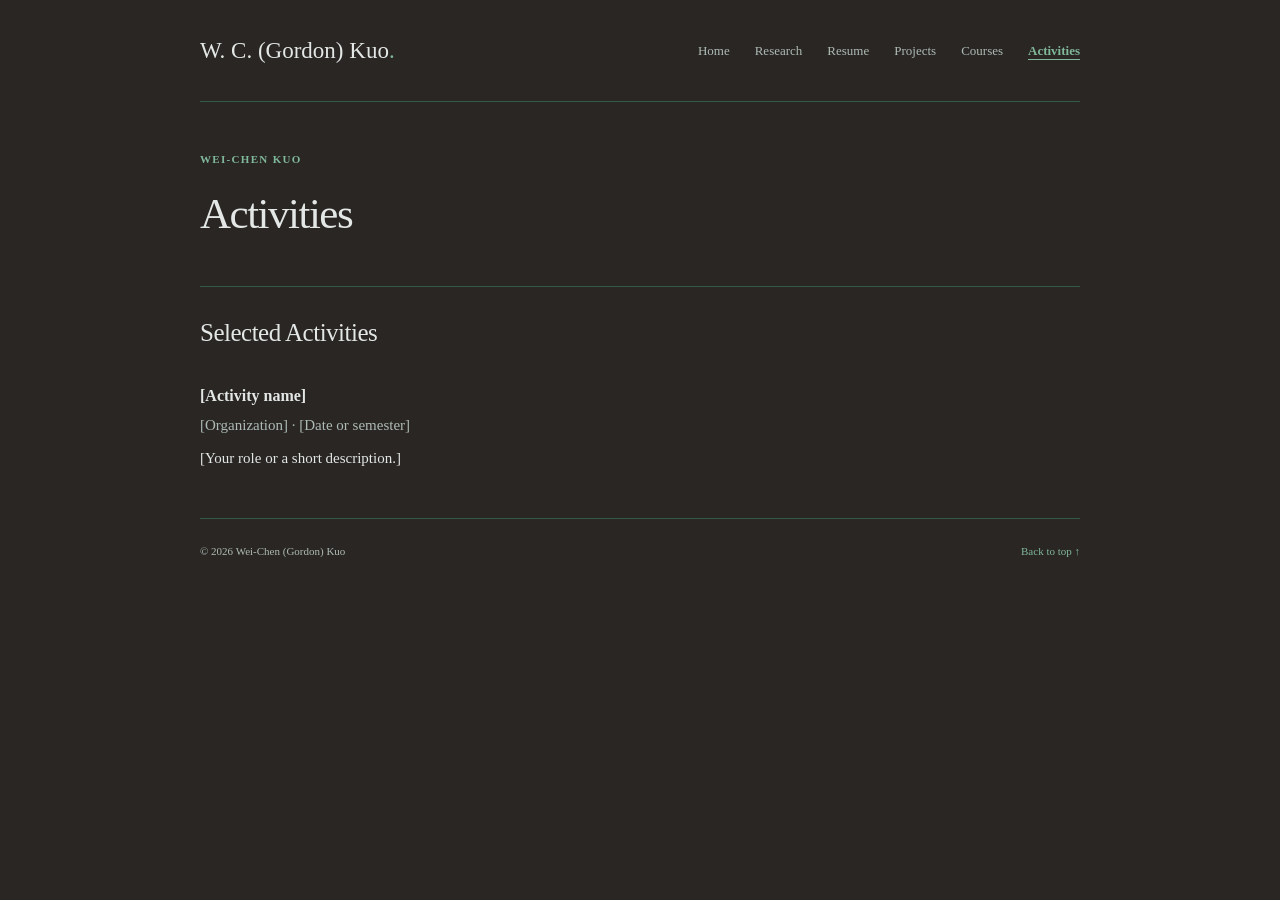
==== activities.html @ 7148c324 "Update activities.html" ====
<!doctype html>
<html lang="en">
<head>
  <meta charset="utf-8">
  <meta name="viewport" content="width=device-width, initial-scale=1">
  <meta name="description" content="Selected activities.">
  <meta name="theme-color" content="#fafaf8">
  <title>Activities | Wei-Chen Kuo</title>
  <link rel="icon" href="assets/favicon.svg" type="image/svg+xml">
  <link rel="stylesheet" href="assets/styles.css">
</head>
<body>
  <a class="skip-link" href="#main">Skip to content</a>
  <div class="page">
    <header class="site-header">
      <a class="wordmark" href="index.html" aria-label="Wei-Chen Kuo, home">W. C. (Gordon) Kuo<span aria-hidden="true">.</span></a>
      <nav aria-label="Main navigation"><a href="index.html">Home</a><a href="research.html">Research</a><a href="resume.html">Resume</a><a href="projects.html">Projects</a><a href="courses.html">Courses</a><a href="activities.html" aria-current="page">Activities</a></nav>
    </header>
    <main id="main">
      <header class="page-title">
        <p class="eyebrow">Wei-Chen Kuo</p>
        <h1>Activities</h1>
      </header>
    
      <section class="section" aria-labelledby="activities-title">
        <h2 id="activities-title">Selected Activities</h2>
    
        <article class="entry">
          <h3>[Activity name]</h3>
          <p class="muted">[Organization] · [Date or semester]</p>
          <p>[Your role or a short description.]</p>
        </article>
    
      </section>
    </main>
    <footer><span>© 2026 Wei-Chen (Gordon) Kuo</span><a href="#main">Back to top ↑</a></footer>
  </div>
</body>
</html>
---- assets/styles.css ----
:root {
  color-scheme: dark;
  --paper: #292624;
  --ink: #e3e7e5;
  --muted: #aebbb4;
  --accent: #80b89a;
  --line: #315b47;
}
*{box-sizing:border-box}html{scroll-behavior:smooth;scroll-padding-top:24px}body{margin:0;background:var(--paper);color:var(--ink);font-family:system-ui,-apple-system,BlinkMacSystemFont,"Segoe UI",sans-serif;font-size:15px;line-height:1.8}a{color:var(--accent);text-decoration-thickness:1px;text-underline-offset:4px}a:hover{text-decoration:underline}a:focus-visible,summary:focus-visible{outline:2px solid var(--accent);outline-offset:5px}.page{max-width:960px;padding:0 40px;margin:auto}.site-header{display:flex;align-items:center;justify-content:space-between;gap:20px;padding:30px 0;border-bottom:1px solid var(--line)}.wordmark{font-family:Georgia,serif;font-size:23px;color:var(--ink);text-decoration:none}.wordmark span{color:var(--accent)}nav{display:flex;gap:25px;flex-wrap:wrap}nav a{font-size:13px;color:var(--muted);text-decoration:none}.intro{display:grid;grid-template-columns:minmax(0,1fr) 210px;gap:68px;padding:65px 0 44px}.eyebrow,.category{font-size:11px;letter-spacing:.12em;text-transform:uppercase;color:var(--accent);font-weight:600}.eyebrow{margin:0 0 16px}h1,h2,h3{font-weight:400;line-height:1.3}h1,h2{font-family:Georgia,"Times New Roman",serif}h1{font-size:43px;letter-spacing:-.035em;margin:0}.preferred-name{color:var(--muted);margin:5px 0 24px;font-size:16px}.lead{font-family:Georgia,serif;font-size:23px;line-height:1.5;margin-bottom:20px}p{margin:12px 0}.intro-links{display:flex;gap:24px;flex-wrap:wrap;margin-top:24px;font-size:13px}.intro-links a{text-decoration:none}.profile{padding-top:30px;font-size:12px;line-height:1.6}.profile p{margin:16px 0 2px}.portrait-placeholder{aspect-ratio:4/5;background:#e9ede7;display:flex;flex-direction:column;align-items:center;justify-content:center;border:1px solid #dde3da}.portrait-placeholder>span{font:52px Georgia,serif;color:#738174}.portrait-placeholder small{margin-top:16px;color:#57665b;font-size:11px}.muted,.section-note{color:var(--muted)}.section{border-top:1px solid var(--line);padding:30px 0 32px;scroll-margin-top:20px}h2{font-size:25px;margin:0 0 16px;letter-spacing:-.02em}.section-heading{display:flex;justify-content:space-between;align-items:baseline;gap:20px}.section-note{font-size:12px}.editor-note{font-size:12px;color:var(--muted);max-width:670px}h3{font-size:16px;font-weight:600;margin:0 0 5px}.entry{padding:20px 0 8px;max-width:730px}.category{margin:0 0 6px;font-size:10px}.entry p{margin:6px 0}.entry details{margin-top:8px;font-size:13px}.entry summary{color:var(--accent);cursor:pointer;width:fit-content}.entry details p{padding:8px 0;color:var(--muted)}.experience-row{display:flex;align-items:baseline;justify-content:space-between;gap:20px;padding:18px 0;border-bottom:1px solid var(--line)}.experience-row p{margin:2px 0;font-size:13px}.project{display:flex;gap:24px;padding:20px 0}.project-number{font:14px Georgia,serif;color:var(--muted);padding-top:3px}.project p{margin:5px 0}.tag{font-size:11px;color:var(--muted)}.contact-list{margin:22px 0 0}.contact-list>div{display:grid;grid-template-columns:150px minmax(0,1fr);gap:15px;padding:8px 0}.contact-list dt{font-size:13px}.contact-list dd{margin:0;color:var(--muted);font-size:13px;overflow-wrap:anywhere}footer{border-top:1px solid var(--line);padding:23px 0 35px;font-size:11px;color:var(--muted);display:flex;justify-content:space-between;gap:20px}footer a{text-decoration:none}.skip-link{position:absolute;top:-100px;left:16px;background:var(--paper);padding:8px;z-index:2}.skip-link:focus{top:8px}
@media(max-width:700px){.page{padding:0 24px}.site-header{align-items:flex-start;padding:22px 0;flex-direction:column;gap:13px}nav{gap:22px}.intro{grid-template-columns:minmax(0,1fr);gap:24px;padding:36px 0}h1{font-size:37px}.profile{padding-top:0;max-width:190px}.portrait-placeholder{aspect-ratio:1}.lead{font-size:22px}.desktop-break{display:none}.section-heading{align-items:flex-start}.section-note{font-size:11px}.experience-row{flex-direction:column;gap:2px}.contact-list>div{grid-template-columns:110px minmax(0,1fr)}.project{gap:15px}}
@media(prefers-reduced-motion:reduce){html{scroll-behavior:auto}}
@media print{body{background:#fff;font-size:11pt}.page{max-width:none;padding:0}.site-header nav,.portrait-placeholder,footer a,.skip-link{display:none}.intro{grid-template-columns:1fr;padding:20px 0}.profile{padding:0}.section{padding:16px 0}details{display:block}article{break-inside:avoid}a{color:inherit}}

nav a[aria-current="page"]{color:var(--accent);text-decoration:underline;font-weight:600}.page-title{padding:48px 0 30px}.page-title h1{margin-bottom:14px}
/* Gold links and navigation */
a {
  color: var(--accent);
}

a:hover {
  color: #c6ddbf;
}

nav a:hover,
nav a[aria-current="page"] {
  color: var(--accent);
}

/* Portrait placeholder */
.portrait-placeholder {
  background: #30352e;
  border-color: var(--line);
}

.portrait-placeholder > span {
  color: var(--accent);
}

.portrait-placeholder small {
  color: var(--muted);
}

/* Keep printed pages readable */
@media print {
  body {
    background: white;
    color: #252c30;
  }

  a,
  a:hover {
    color: inherit;
  }
}
/* adding background color to lead*/
.lead {
  background-color: #173c2d;
  color: #d5e5dc;
  font-style: italic;
  padding: 18px 22px;
  border-left: 3px solid #438664;
  border-radius: 4px;
}

/* Times New Roman throughout the site */
body,
h1, h2, h3, h4, h5, h6,
.wordmark,
.lead,
.portrait-placeholder > span,
.project-number,
button,
input,
select,
textarea {
  font-family: "Times New Roman", Times, serif;
}
.profile-photo {
  display: block;
  width: 100%;
  height: auto;
  aspect-ratio: 4 / 5;
  object-fit: cover;
  object-position: center;
  border: 1px solid var(--line);
  border-radius: 4px;
}

.affiliation-logos {
  display: flex;
  justify-content: center;
  align-items: center;
  flex-wrap: wrap;
  gap: 20px;
  margin-top: 20px;
}

.affiliation-logos a {
  display: flex;
  align-items: center;
  justify-content: center;
  width: 60px;
  height: 50px;
  padding: 6px;
  background: #f5f5f0;
  border-radius: 2px;
}

.affiliation-logos img {
  display: block;
  max-width: 100%;
  max-height: 100%;
  object-fit: contain;
}

.affiliation-logos {
  display: flex;
  flex-direction: column;
  align-items: center;
  gap: 12px;
  margin-top: 18px;
}

.logo-row {
  display: flex;
  justify-content: center;
  align-items: center;
  gap: 12px;
}
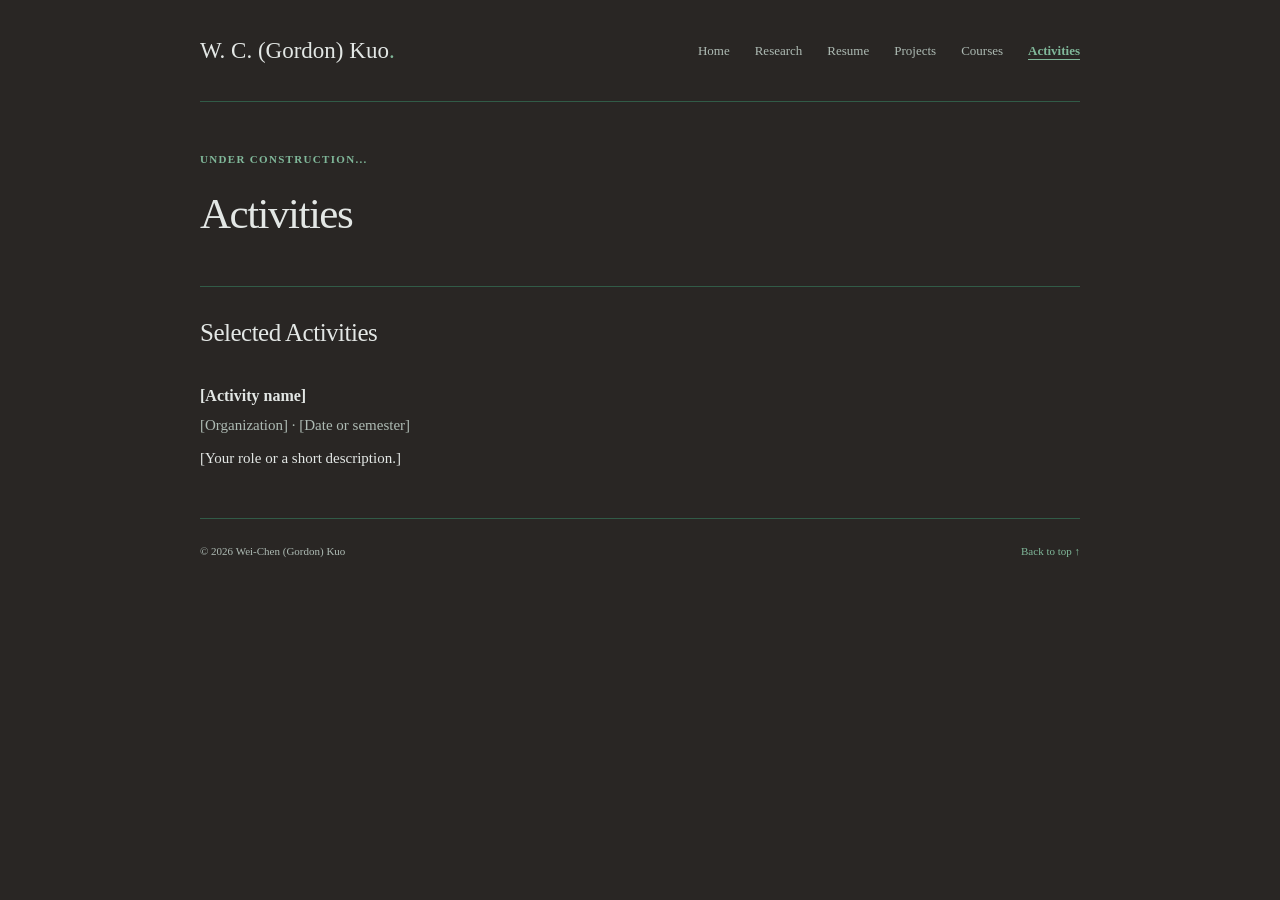
==== commit 1eb08c94: "Update activities.html" ====
--- a/activities.html
+++ b/activities.html
@@ -5,7 +5,7 @@
   <meta name="viewport" content="width=device-width, initial-scale=1">
   <meta name="description" content="Selected activities.">
   <meta name="theme-color" content="#fafaf8">
-  <title>Activities | Wei-Chen Kuo</title>
+  <title>Activities | Gordon Kuo</title>
   <link rel="icon" href="assets/favicon.svg" type="image/svg+xml">
   <link rel="stylesheet" href="assets/styles.css">
 </head>
@@ -18,7 +18,7 @@
     </header>
     <main id="main">
       <header class="page-title">
-        <p class="eyebrow">Wei-Chen Kuo</p>
+        <p class="eyebrow">Under Construction...</p>
         <h1>Activities</h1>
       </header>
     
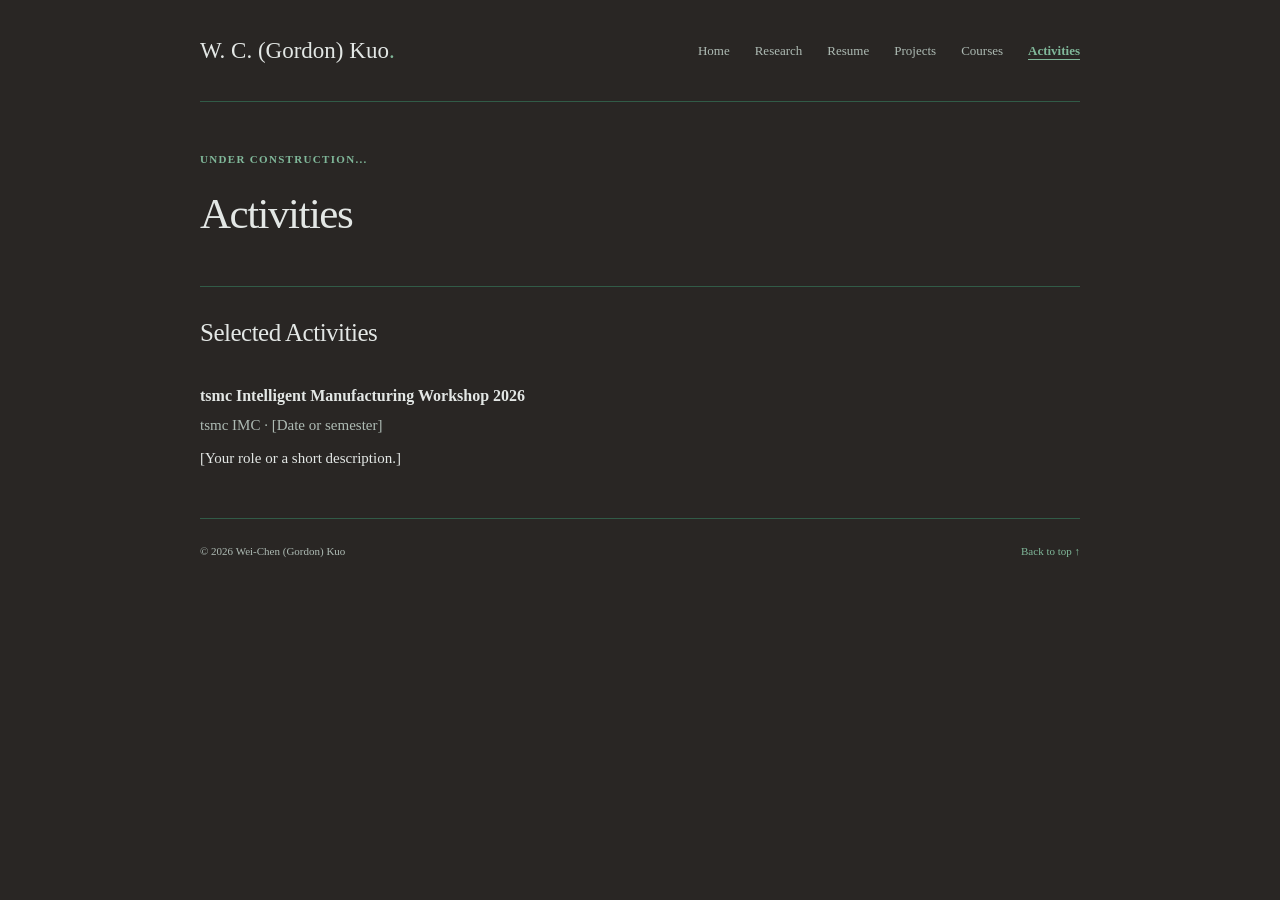
==== commit f24acf6b: "Update activity details in activities.html" ====
--- a/activities.html
+++ b/activities.html
@@ -26,8 +26,8 @@
         <h2 id="activities-title">Selected Activities</h2>
     
         <article class="entry">
-          <h3>[Activity name]</h3>
-          <p class="muted">[Organization] · [Date or semester]</p>
+          <h3>tsmc Intelligent Manufacturing Workshop 2026</h3>
+          <p class="muted">tsmc IMC · [Date or semester]</p>
           <p>[Your role or a short description.]</p>
         </article>
     
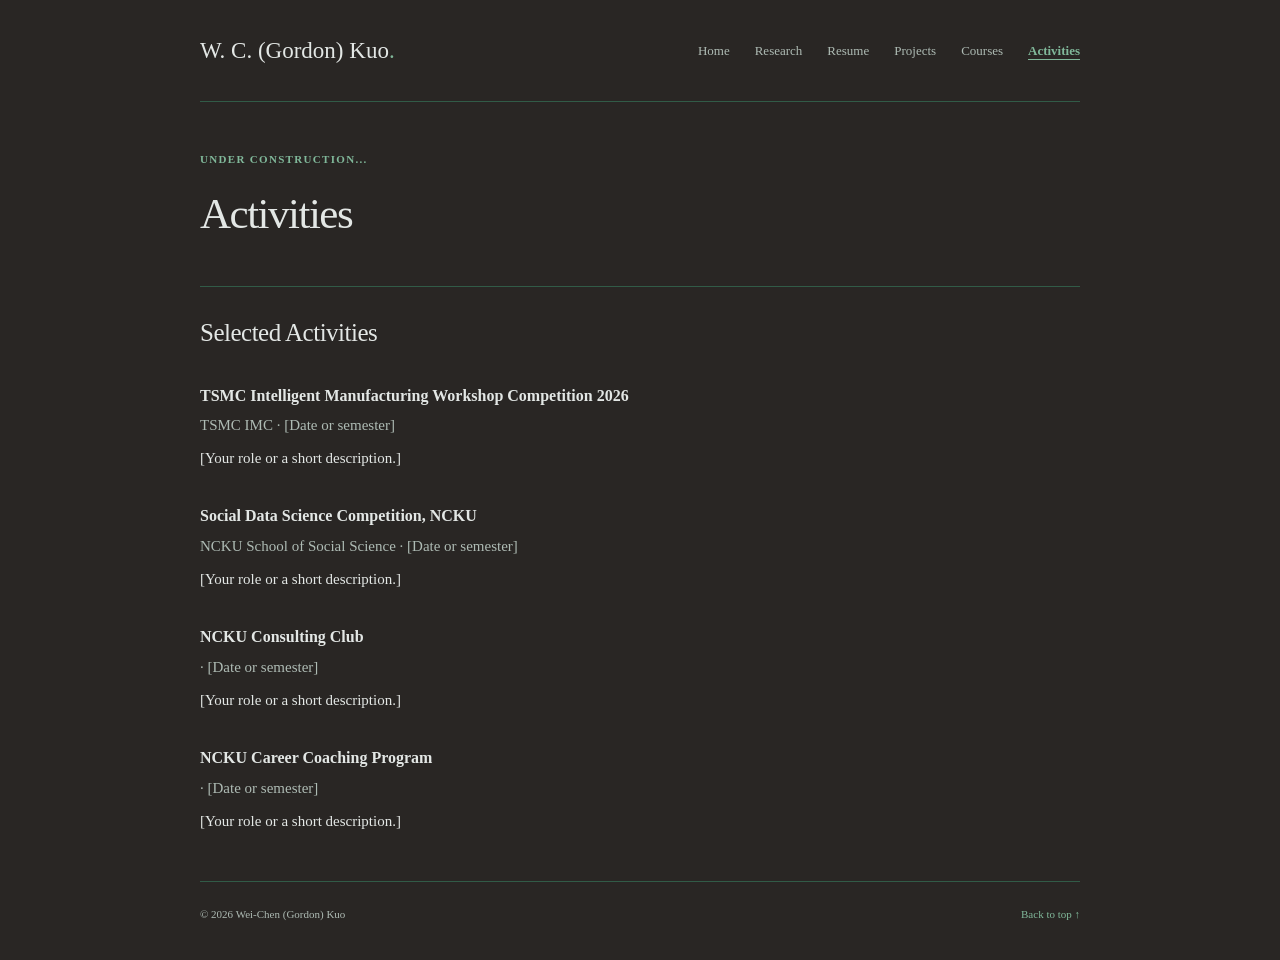
==== commit d3148aad: "Update activity titles and add new entries" ====
--- a/activities.html
+++ b/activities.html
@@ -26,8 +26,26 @@
         <h2 id="activities-title">Selected Activities</h2>
     
         <article class="entry">
-          <h3>tsmc Intelligent Manufacturing Workshop 2026</h3>
-          <p class="muted">tsmc IMC · [Date or semester]</p>
+          <h3>TSMC Intelligent Manufacturing Workshop Competition 2026</h3>
+          <p class="muted">TSMC IMC · [Date or semester]</p>
+          <p>[Your role or a short description.]</p>
+        </article>
+
+        <article class="entry">
+          <h3>Social Data Science Competition, NCKU</h3>
+          <p class="muted">NCKU School of Social Science · [Date or semester]</p>
+          <p>[Your role or a short description.]</p>
+        </article>
+
+        <article class="entry">
+          <h3>NCKU Consulting Club</h3>
+          <p class="muted"> · [Date or semester]</p>
+          <p>[Your role or a short description.]</p>
+        </article>
+
+        <article class="entry">
+          <h3>NCKU Career Coaching Program</h3>
+          <p class="muted"> · [Date or semester]</p>
           <p>[Your role or a short description.]</p>
         </article>
     
--- a/assets/styles.css
+++ b/assets/styles.css
@@ -127,3 +127,361 @@
   align-items: center;
   gap: 12px;
 }
+
+
+/* Research page layout */
+.research-item {
+  display: grid;
+  grid-template-columns: 220px minmax(0, 1fr);
+  gap: 28px;
+  align-items: start;
+  margin-bottom: 48px;
+}
+
+/* Research image */
+.research-image img {
+  width: 100%;
+  height: auto;
+  aspect-ratio: 4 / 3;
+  object-fit: cover;
+  border-radius: 4px;
+  display: block;
+}
+
+/* Research description */
+.research-content {
+  min-width: 0;
+}
+
+.research-content .category {
+  margin-top: 0;
+}
+
+.research-content h2 {
+  margin-top: 8px;
+  margin-bottom: 14px;
+  line-height: 1.4;
+}
+
+.research-content ul {
+  padding-left: 18px;
+  margin: 0;
+}
+
+.research-content li {
+  margin-bottom: 10px;
+  line-height: 1.65;
+}
+
+/* Responsive layout for mobile */
+@media (max-width: 700px) {
+  .research-item {
+    grid-template-columns: 1fr;
+    gap: 16px;
+  }
+
+  .research-image {
+    max-width: 320px;
+  }
+}
+
+/* ===== Research Page Layout ===== */
+
+.section.research-item {
+  display: grid;
+  grid-template-columns: 300px minmax(0, 1fr);
+  gap: 20px;
+  align-items: start;
+  position: relative;
+}
+
+/* Left column */
+.research-images {
+  display: flex;
+  flex-direction: column;
+  gap: 24px;
+  min-width: 0;
+}
+
+/* Each research image */
+.research-figure {
+  display: block;
+  margin: 0;
+  padding: 0;
+  width: 100%;
+  position: static;
+}
+
+.research-figure img {
+  display: block;
+  width: 100%;
+  max-width: 100%;
+  height: auto;
+  object-fit: cover;
+  border-radius: 4px;
+  position: static;
+}
+
+/* Source description */
+.research-figure figcaption {
+  margin-top: 6px;
+  font-size: 0.75rem;
+  line-height: 1.5;
+  color: #999;
+  overflow-wrap: anywhere;
+}
+
+/* Right column */
+.research-content {
+  min-width: 0;
+  position: relative;
+}
+
+.research-content .category {
+  margin-top: 0;
+}
+
+.research-content h2 {
+  margin: 8px 0 16px;
+  line-height: 1.4;
+}
+
+.research-content ul {
+  margin: 0;
+  padding-left: 20px;
+}
+
+.research-content li {
+  margin-bottom: 12px;
+  line-height: 1.65;
+}
+
+/* Mobile layout */
+@media (max-width: 700px) {
+  .section.research-item {
+    grid-template-columns: 1fr;
+    gap: 20px;
+  }
+
+  .research-images {
+    max-width: 320px;
+  }
+}
+
+
+/* Research summary */
+.research-summary {
+  margin: 6px 0;
+  line-height: 1.7;
+}
+
+/* Expandable description */
+.research-details {
+  margin-top: 2px;
+}
+
+/* Read more button */
+.research-details summary {
+  display: inline-flex;
+  align-items: center;
+  gap: 8px;
+
+  cursor: pointer;
+  list-style: none;
+
+  font-size: 0.9rem;
+  font-weight: 500;
+  color: #69c9ab;
+
+  padding: 2px 0;
+}
+
+/* Remove default browser arrow */
+.research-details summary::-webkit-details-marker {
+  display: none;
+}
+
+/* Custom arrow */
+.research-details summary::after {
+  content: "⌄";
+  font-size: 1.2rem;
+  transition: transform 0.2s ease;
+}
+
+/* Rotate arrow when expanded */
+.research-details[open] summary::after {
+  transform: rotate(180deg);
+}
+
+/* Expanded content */
+.research-details-content {
+  padding-top: 2px;
+}
+
+.research-details-content ul {
+  padding-left: 20px;
+  margin: 0;
+}
+
+.research-details-content li {
+  margin-bottom: 12px;
+  line-height: 1.7;
+}
+
+
+/* Collapsed: show Read more */
+.research-details .label-closed {
+  display: inline;
+}
+
+.research-details .label-open {
+  display: none;
+}
+
+/* Expanded: show Show less */
+.research-details[open] .label-closed {
+  display: none;
+}
+
+.research-details[open] .label-open {
+  display: inline;
+}
+
+
+
+/* ============================
+   Projects Page
+   ============================ */
+
+.section.project-item {
+  display: grid;
+  grid-template-columns: 210px minmax(0, 1fr);
+  gap: 22px;
+  align-items: start;
+
+  padding: 0 0 22px;
+  margin: 0 0 22px;
+
+  border-bottom: 1px solid rgba(150,150,150,0.2);
+}
+
+/* Image */
+.project-figure {
+  margin: 0;
+  padding: 0;
+  min-width: 0;
+}
+
+.project-figure img {
+  display: block;
+  width: 100%;
+  max-width: 100%;
+  height: auto;
+  object-fit: contain;
+  border-radius: 4px;
+  position: static;
+}
+
+/* Image source */
+.project-figure figcaption {
+  margin-top: 5px;
+  font-size: 0.72rem;
+  line-height: 1.4;
+  color: #999;
+  overflow-wrap: anywhere;
+}
+
+/* Text column */
+.project-content {
+  min-width: 0;
+  position: relative;
+}
+
+.project-content .category {
+  margin: 0 0 5px;
+}
+
+.project-content h2 {
+  margin: 0 0 7px;
+  line-height: 1.35;
+}
+
+.project-summary {
+  margin: 0;
+  line-height: 1.55;
+}
+
+/* Dropdown */
+.project-details {
+  margin-top: 5px;
+}
+
+.project-details summary {
+  display: inline-flex;
+  align-items: center;
+  gap: 6px;
+  cursor: pointer;
+  list-style: none;
+  padding: 2px 0;
+  font-size: 0.88rem;
+  font-weight: 500;
+  color: #69c9ab;
+}
+
+.project-details summary::-webkit-details-marker {
+  display: none;
+}
+
+/* Arrow */
+.project-details summary::after {
+  content: "⌄";
+  font-size: 1.1rem;
+  line-height: 1;
+}
+
+.project-details[open] summary::after {
+  transform: rotate(180deg);
+}
+
+/* Toggle labels */
+.project-details .label-open {
+  display: none;
+}
+
+.project-details[open] .label-closed {
+  display: none;
+}
+
+.project-details[open] .label-open {
+  display: inline;
+}
+
+/* Expanded content */
+.project-details-content {
+  padding-top: 7px;
+}
+
+.project-details-content ul {
+  margin: 0;
+  padding-left: 18px;
+}
+
+.project-details-content li {
+  margin: 0 0 7px;
+  line-height: 1.55;
+}
+
+/* Mobile */
+@media (max-width: 700px) {
+  .section.project-item {
+    grid-template-columns: 1fr;
+    gap: 12px;
+    padding-bottom: 18px;
+    margin-bottom: 18px;
+  }
+
+  .project-figure {
+    max-width: 300px;
+  }
+}
+
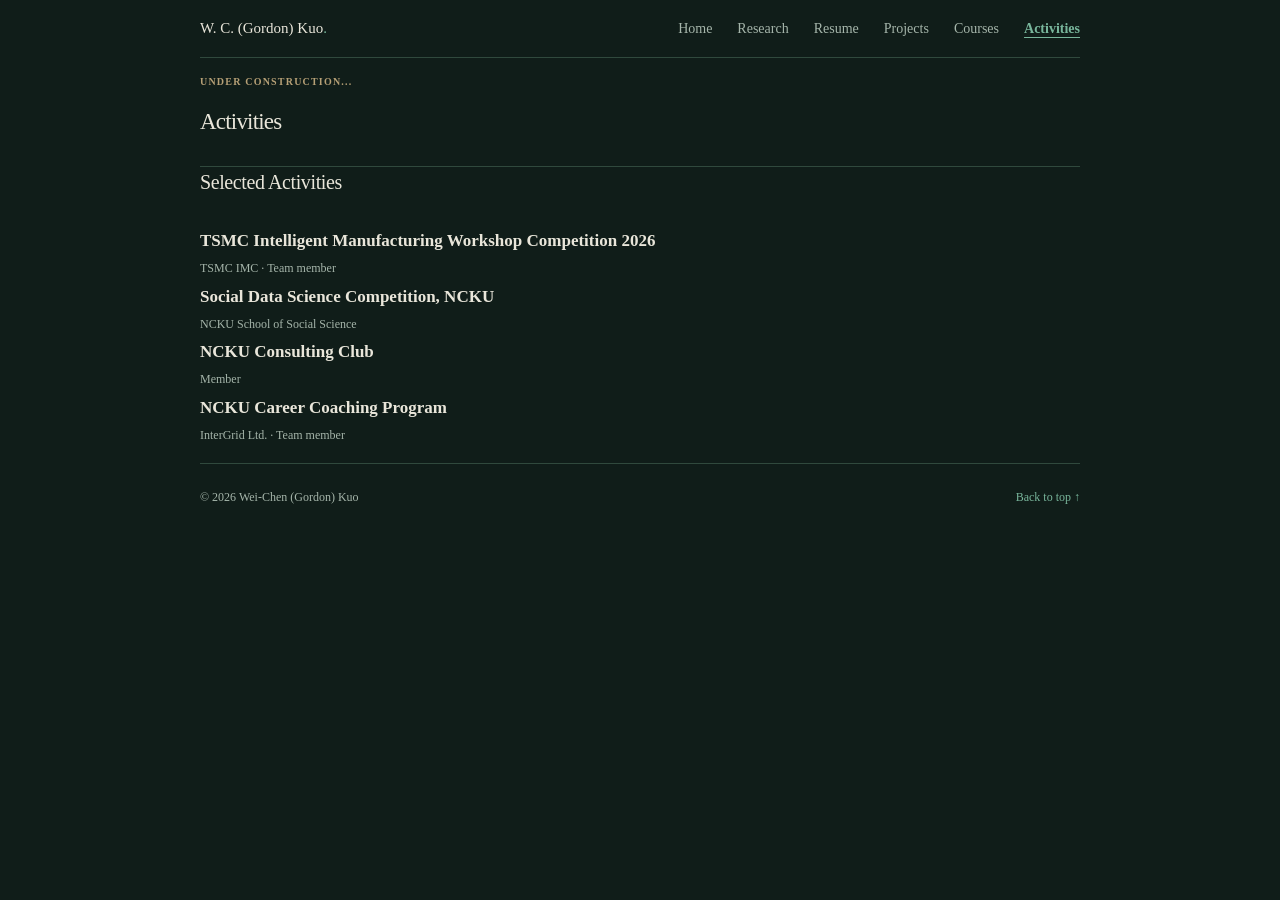
==== commit 6f1c951e: "Revise activity entries and roles in activities.html Updated activity descriptions and roles for cla" ====
--- a/activities.html
+++ b/activities.html
@@ -27,26 +27,17 @@
     
         <article class="entry">
           <h3>TSMC Intelligent Manufacturing Workshop Competition 2026</h3>
-          <p class="muted">TSMC IMC · [Date or semester]</p>
-          <p>[Your role or a short description.]</p>
-        </article>
+          <p class="muted">TSMC IMC · Team member</p>
+  
+          
+          <h3>Social Data Science Competition, NCKU</h3>
+          <p class="muted">NCKU School of Social Science </p>
+          
+          <h3>NCKU Consulting Club</h3>
+          <p class="muted"> Member</p>
 
-        <article class="entry">
-          <h3>Social Data Science Competition, NCKU</h3>
-          <p class="muted">NCKU School of Social Science · [Date or semester]</p>
-          <p>[Your role or a short description.]</p>
-        </article>
-
-        <article class="entry">
-          <h3>NCKU Consulting Club</h3>
-          <p class="muted"> · [Date or semester]</p>
-          <p>[Your role or a short description.]</p>
-        </article>
-
-        <article class="entry">
           <h3>NCKU Career Coaching Program</h3>
-          <p class="muted"> · [Date or semester]</p>
-          <p>[Your role or a short description.]</p>
+          <p class="muted">InterGrid Ltd. · Team member</p>
         </article>
     
       </section>
--- a/assets/styles.css
+++ b/assets/styles.css
@@ -1,80 +1,206 @@
+/* ==========================================================
+   PERSONAL WEBSITE — STYLE SETTINGS
+   Edit values in :root to control the whole site.
+   ========================================================== */
 :root {
   color-scheme: dark;
-  --paper: #292624;
-  --ink: #e3e7e5;
-  --muted: #aebbb4;
-  --accent: #80b89a;
-  --line: #315b47;
-}
-*{box-sizing:border-box}html{scroll-behavior:smooth;scroll-padding-top:24px}body{margin:0;background:var(--paper);color:var(--ink);font-family:system-ui,-apple-system,BlinkMacSystemFont,"Segoe UI",sans-serif;font-size:15px;line-height:1.8}a{color:var(--accent);text-decoration-thickness:1px;text-underline-offset:4px}a:hover{text-decoration:underline}a:focus-visible,summary:focus-visible{outline:2px solid var(--accent);outline-offset:5px}.page{max-width:960px;padding:0 40px;margin:auto}.site-header{display:flex;align-items:center;justify-content:space-between;gap:20px;padding:30px 0;border-bottom:1px solid var(--line)}.wordmark{font-family:Georgia,serif;font-size:23px;color:var(--ink);text-decoration:none}.wordmark span{color:var(--accent)}nav{display:flex;gap:25px;flex-wrap:wrap}nav a{font-size:13px;color:var(--muted);text-decoration:none}.intro{display:grid;grid-template-columns:minmax(0,1fr) 210px;gap:68px;padding:65px 0 44px}.eyebrow,.category{font-size:11px;letter-spacing:.12em;text-transform:uppercase;color:var(--accent);font-weight:600}.eyebrow{margin:0 0 16px}h1,h2,h3{font-weight:400;line-height:1.3}h1,h2{font-family:Georgia,"Times New Roman",serif}h1{font-size:43px;letter-spacing:-.035em;margin:0}.preferred-name{color:var(--muted);margin:5px 0 24px;font-size:16px}.lead{font-family:Georgia,serif;font-size:23px;line-height:1.5;margin-bottom:20px}p{margin:12px 0}.intro-links{display:flex;gap:24px;flex-wrap:wrap;margin-top:24px;font-size:13px}.intro-links a{text-decoration:none}.profile{padding-top:30px;font-size:12px;line-height:1.6}.profile p{margin:16px 0 2px}.portrait-placeholder{aspect-ratio:4/5;background:#e9ede7;display:flex;flex-direction:column;align-items:center;justify-content:center;border:1px solid #dde3da}.portrait-placeholder>span{font:52px Georgia,serif;color:#738174}.portrait-placeholder small{margin-top:16px;color:#57665b;font-size:11px}.muted,.section-note{color:var(--muted)}.section{border-top:1px solid var(--line);padding:30px 0 32px;scroll-margin-top:20px}h2{font-size:25px;margin:0 0 16px;letter-spacing:-.02em}.section-heading{display:flex;justify-content:space-between;align-items:baseline;gap:20px}.section-note{font-size:12px}.editor-note{font-size:12px;color:var(--muted);max-width:670px}h3{font-size:16px;font-weight:600;margin:0 0 5px}.entry{padding:20px 0 8px;max-width:730px}.category{margin:0 0 6px;font-size:10px}.entry p{margin:6px 0}.entry details{margin-top:8px;font-size:13px}.entry summary{color:var(--accent);cursor:pointer;width:fit-content}.entry details p{padding:8px 0;color:var(--muted)}.experience-row{display:flex;align-items:baseline;justify-content:space-between;gap:20px;padding:18px 0;border-bottom:1px solid var(--line)}.experience-row p{margin:2px 0;font-size:13px}.project{display:flex;gap:24px;padding:20px 0}.project-number{font:14px Georgia,serif;color:var(--muted);padding-top:3px}.project p{margin:5px 0}.tag{font-size:11px;color:var(--muted)}.contact-list{margin:22px 0 0}.contact-list>div{display:grid;grid-template-columns:150px minmax(0,1fr);gap:15px;padding:8px 0}.contact-list dt{font-size:13px}.contact-list dd{margin:0;color:var(--muted);font-size:13px;overflow-wrap:anywhere}footer{border-top:1px solid var(--line);padding:23px 0 35px;font-size:11px;color:var(--muted);display:flex;justify-content:space-between;gap:20px}footer a{text-decoration:none}.skip-link{position:absolute;top:-100px;left:16px;background:var(--paper);padding:8px;z-index:2}.skip-link:focus{top:8px}
-@media(max-width:700px){.page{padding:0 24px}.site-header{align-items:flex-start;padding:22px 0;flex-direction:column;gap:13px}nav{gap:22px}.intro{grid-template-columns:minmax(0,1fr);gap:24px;padding:36px 0}h1{font-size:37px}.profile{padding-top:0;max-width:190px}.portrait-placeholder{aspect-ratio:1}.lead{font-size:22px}.desktop-break{display:none}.section-heading{align-items:flex-start}.section-note{font-size:11px}.experience-row{flex-direction:column;gap:2px}.contact-list>div{grid-template-columns:110px minmax(0,1fr)}.project{gap:15px}}
-@media(prefers-reduced-motion:reduce){html{scroll-behavior:auto}}
-@media print{body{background:#fff;font-size:11pt}.page{max-width:none;padding:0}.site-header nav,.portrait-placeholder,footer a,.skip-link{display:none}.intro{grid-template-columns:1fr;padding:20px 0}.profile{padding:0}.section{padding:16px 0}details{display:block}article{break-inside:avoid}a{color:inherit}}
-
-nav a[aria-current="page"]{color:var(--accent);text-decoration:underline;font-weight:600}.page-title{padding:48px 0 30px}.page-title h1{margin-bottom:14px}
-/* Gold links and navigation */
+
+  /* Colors */
+   --paper: #101D19;          /* Main website background */
+   --ink: #E9E6DA;            /* Main text - warm ivory */
+   --muted: #A5B5AA;          /* Secondary text */
+   --accent: #78B59B;         /* Links, navigation, highlights */
+   --accent-hover: #A6CFB5;   /* Links when hovered */
+   --line: #30493D;           /* Horizontal divider lines */
+   --dropdown-color: #78B59B; /* Read more / Show less */
+   --gold: #B6A076;
+   
+   /* Introduction highlight box */
+   --lead-background: #164633;
+   --lead-text: #F0EDE3;
+   --lead-border: #B6A076;
+
+  /* Typography — change sizes here */
+  --font-name: 38px;           /* Homepage main name */
+  --font-page-title: 23px;     /* Research / Projects page titles */
+  --font-section-title: 20px;  /* Homepage section headings */
+  --font-entry-title: 17px;    /* Research / Project item titles */
+  --font-body: 12px; 
+  --font-lead: 15px; /* Highlighted introductory statement:*/
+  --font-summary: 12px; /* Short summaries displayed below research and project titles before expanding */
+  --font-description: 12px; /* Expanded descriptions after clicking Read more / Show less. Also used for experience descriptions */
+  --font-category: 10px; /* Uppercase labels above entries: HEALTHCARE OPERATIONS, TRANSPORTATION OPTIMIZATION, UNDER CONSTRUCTION, etc. */
+  --font-nav: 14px; /* Navigation links at the top: About, Research, Projects, CV, Contact */
+  --font-dropdown: 11px; /* Clickable Read more / Show less text on Research and Projects pages */
+  --font-caption: 11px; /* Captions below research/project figures, including image sources and descriptions */
+  --font-footer: 12px; /* Copyright notice and footer links at the bottom of the website */
+  --font-wordmark: 15px; /* Website name/logo in the top-left corner */
+  --font-contact: 12px; /* Contact information: Email, GitHub, LinkedIn, etc. */
+  --font-profile: 12px; /* Text near your portrait: Affiliation, university, position, etc. */
+  --font-small: 11px; /* Small notes, tags, annotations, section notes and miscellaneous labels */
+
+  /* Spacing — change layout density here */
+  --page-width: 960px;
+  --page-side-padding: 40px;
+  --header-padding-y: 15px;
+  --section-padding-top: 2px;
+  --section-padding-bottom: 2px;
+  --section-heading-gap: 15px;
+  --page-title-padding-top: 15px;
+  --page-title-padding-bottom: 15px;
+  --intro-padding-top: 65px;
+  --intro-padding-bottom: 15px;
+  --intro-column-gap: 68px;
+  --paragraph-gap: 12px;
+  --research-image-width: 300px;
+  --research-column-gap: 20px;
+  --research-item-gap: 48px;
+  --project-image-width: 210px;
+  --project-column-gap: 22px;
+  --project-item-gap: 22px;
+
+   /* Courses layout */
+   --courses-left-width: 230px;
+   --courses-column-gap: 45px;
+   --university-logo-width: 110px;
+   --course-group-gap: 25px;
+   --course-row-gap: 8px;
+}
+
+/* ==========================================================
+   1. RESET / GLOBAL TEXT
+   ========================================================== */
+* { box-sizing: border-box; }
+html { scroll-behavior: smooth; scroll-padding-top: 24px; }
+body {
+  margin: 0;
+  background: var(--paper);
+  color: var(--ink);
+  font-family: "Times New Roman", Times, serif;
+  font-size: var(--font-body);
+  line-height: 1.8;
+}
+button, input, select, textarea { font-family: inherit; }
 a {
   color: var(--accent);
-}
-
-a:hover {
-  color: #c6ddbf;
-}
-
-nav a:hover,
-nav a[aria-current="page"] {
+  text-decoration-thickness: 1px;
+  text-underline-offset: 4px;
+}
+a:hover { color: var(--accent-hover); text-decoration: underline; }
+a:focus-visible, summary:focus-visible {
+  outline: 2px solid var(--accent);
+  outline-offset: 5px;
+}
+p { margin: var(--paragraph-gap) 0; }
+h1, h2, h3 { font-weight: 400; line-height: 1.3; }
+h1 { font-size: var(--font-name); letter-spacing: -.035em; margin: 0; }
+h2 {
+  font-size: var(--font-section-title);
+  margin: 0 0 var(--section-heading-gap);
+  letter-spacing: -.02em;
+}
+h3 { font-size: var(--font-entry-title); font-weight: 600; margin: 0 0 5px; }
+.muted, .section-note { color: var(--muted); }
+.category, .eyebrow {
+  font-size: var(--font-category);
+  letter-spacing: .12em;
+  text-transform: uppercase;
   color: var(--accent);
-}
-
-/* Portrait placeholder */
-.portrait-placeholder {
-  background: #30352e;
-  border-color: var(--line);
-}
-
-.portrait-placeholder > span {
-  color: var(--accent);
-}
-
-.portrait-placeholder small {
-  color: var(--muted);
-}
-
-/* Keep printed pages readable */
-@media print {
-  body {
-    background: white;
-    color: #252c30;
-  }
-
-  a,
-  a:hover {
-    color: inherit;
-  }
-}
-/* adding background color to lead*/
+  font-weight: 600;
+}
+.category { margin: 0 0 6px; }
+.eyebrow { margin: 0 0 16px; }
+
+/* ==========================================================
+   2. SHARED PAGE STRUCTURE / HEADER
+   ========================================================== */
+.page {
+  max-width: var(--page-width);
+  padding: 0 var(--page-side-padding);
+  margin: auto;
+}
+.site-header {
+  display: flex;
+  align-items: center;
+  justify-content: space-between;
+  gap: 20px;
+  padding: var(--header-padding-y) 0;
+  border-bottom: 1px solid var(--line);
+}
+.wordmark {
+  font-size: var(--font-wordmark);
+  color: var(--ink);
+  text-decoration: none;
+}
+.wordmark span { color: var(--accent); }
+nav { display: flex; gap: 25px; flex-wrap: wrap; }
+nav a { font-size: var(--font-nav); color: var(--muted); text-decoration: none; }
+nav a:hover, nav a[aria-current="page"] { color: var(--accent); }
+nav a[aria-current="page"] { text-decoration: underline; font-weight: 600; }
+.page-title {
+  padding: var(--page-title-padding-top) 0 var(--page-title-padding-bottom);
+}
+.page-title h1 { font-size: var(--font-page-title); margin-bottom: 14px; }
+.section {
+  border-top: 1px solid var(--line);
+  padding: var(--section-padding-top) 0 var(--section-padding-bottom);
+  scroll-margin-top: 15px;
+}
+.section-heading {
+  display: flex;
+  align-items: baseline;
+  justify-content: space-between;
+  gap: 20px;
+}
+.section-note, .editor-note { font-size: var(--font-description); }
+.editor-note { color: var(--muted); max-width: 670px; }
+
+/* ==========================================================
+   3. HOMEPAGE INTRO / PROFILE
+   ========================================================== */
+.intro {
+  display: grid;
+  grid-template-columns: minmax(0, 1fr) 210px;
+  gap: var(--intro-column-gap);
+  padding: var(--intro-padding-top) 0 var(--intro-padding-bottom);
+}
+.preferred-name {
+  color: var(--muted);
+  font-size: var(--font-body);
+  margin: 5px 0 24px;
+}
 .lead {
-  background-color: #173c2d;
-  color: #d5e5dc;
+  font-size: var(--font-lead);
+  line-height: 1.5;
+  margin-bottom: 20px;
+  background: var(--lead-background);
+  color: var(--lead-text);
   font-style: italic;
   padding: 18px 22px;
-  border-left: 3px solid #438664;
+  border-left: 3px solid var(--lead-border);
   border-radius: 4px;
 }
-
-/* Times New Roman throughout the site */
-body,
-h1, h2, h3, h4, h5, h6,
-.wordmark,
-.lead,
-.portrait-placeholder > span,
-.project-number,
-button,
-input,
-select,
-textarea {
-  font-family: "Times New Roman", Times, serif;
-}
+.intro-links {
+  display: flex;
+  gap: 24px;
+  flex-wrap: wrap;
+  margin-top: 24px;
+  font-size: var(--font-nav);
+}
+.intro-links a { text-decoration: none; }
+.profile { padding-top: 30px; font-size: var(--font-profile); line-height: 1.6; }
+.profile p { margin: 16px 0 2px; }
+.portrait-placeholder {
+  aspect-ratio: 4 / 5;
+  background: #30352e;
+  display: flex;
+  flex-direction: column;
+  align-items: center;
+  justify-content: center;
+  border: 1px solid var(--line);
+}
+.portrait-placeholder > span { font-size: 52px; color: var(--accent); }
+.portrait-placeholder small { margin-top: 16px; color: var(--muted); font-size: var(--font-small); }
 .profile-photo {
   display: block;
   width: 100%;
@@ -85,16 +211,13 @@
   border: 1px solid var(--line);
   border-radius: 4px;
 }
-
 .affiliation-logos {
   display: flex;
-  justify-content: center;
+  flex-direction: column;
   align-items: center;
-  flex-wrap: wrap;
-  gap: 20px;
-  margin-top: 20px;
-}
-
+  gap: 12px;
+  margin-top: 18px;
+}
 .affiliation-logos a {
   display: flex;
   align-items: center;
@@ -105,40 +228,74 @@
   background: #f5f5f0;
   border-radius: 2px;
 }
-
-.affiliation-logos img {
-  display: block;
-  max-width: 100%;
-  max-height: 100%;
-  object-fit: contain;
-}
-
-.affiliation-logos {
-  display: flex;
-  flex-direction: column;
-  align-items: center;
-  gap: 12px;
-  margin-top: 18px;
-}
-
-.logo-row {
-  display: flex;
-  justify-content: center;
-  align-items: center;
-  gap: 12px;
-}
-
-
-/* Research page layout */
+.affiliation-logos img { display: block; max-width: 100%; max-height: 100%; object-fit: contain; }
+.logo-row { display: flex; justify-content: center; align-items: center; gap: 12px; }
+
+/* ==========================================================
+   4. HOMEPAGE ENTRIES / EXPERIENCE / CONTACT
+   ========================================================== */
+.entry { padding: 20px 0 8px; max-width: 730px; }
+.entry p { margin: 6px 0; }
+.entry details { margin-top: 8px; font-size: var(--font-description); }
+.entry summary { color: var(--accent); cursor: pointer; width: fit-content; }
+.entry details p { padding: 8px 0; color: var(--muted); }
+.experience-row {
+  display: flex;
+  align-items: baseline;
+  justify-content: space-between;
+  gap: 20px;
+  padding: 18px 0;
+  border-bottom: 1px solid var(--line);
+}
+.experience-row p { margin: 2px 0; font-size: var(--font-description); }
+.project { display: flex; gap: 24px; padding: 20px 0; }
+.project-number { font-size: 14px; color: var(--muted); padding-top: 3px; }
+.project p { margin: 5px 0; }
+.tag { font-size: var(--font-small); color: var(--muted); }
+.contact-list { margin: 22px 0 0; }
+.contact-list > div {
+  display: grid;
+  grid-template-columns: 150px minmax(0, 1fr);
+  gap: 15px;
+  padding: 8px 0;
+}
+.contact-list dt { font-size: var(--font-contact); }
+.contact-list dd {
+  margin: 0;
+  color: var(--muted);
+  font-size: var(--font-contact);
+  overflow-wrap: anywhere;
+}
+footer {
+  border-top: 1px solid var(--line);
+  padding: 23px 0 35px;
+  font-size: var(--font-footer);
+  color: var(--muted);
+  display: flex;
+  justify-content: space-between;
+  gap: 20px;
+}
+footer a { text-decoration: none; }
+.skip-link {
+  position: absolute;
+  top: -100px;
+  left: 16px;
+  background: var(--paper);
+  padding: 8px;
+  z-index: 2;
+}
+.skip-link:focus { top: 8px; }
+
+/* ==========================================================
+   5. RESEARCH PAGE
+   ========================================================== */
 .research-item {
   display: grid;
-  grid-template-columns: 220px minmax(0, 1fr);
-  gap: 28px;
+  grid-template-columns: var(--research-image-width) minmax(0, 1fr);
+  gap: var(--research-column-gap);
   align-items: start;
-  margin-bottom: 48px;
-}
-
-/* Research image */
+  margin-bottom: var(--research-item-gap);
+}
 .research-image img {
   width: 100%;
   height: auto;
@@ -147,71 +304,8 @@
   border-radius: 4px;
   display: block;
 }
-
-/* Research description */
-.research-content {
-  min-width: 0;
-}
-
-.research-content .category {
-  margin-top: 0;
-}
-
-.research-content h2 {
-  margin-top: 8px;
-  margin-bottom: 14px;
-  line-height: 1.4;
-}
-
-.research-content ul {
-  padding-left: 18px;
-  margin: 0;
-}
-
-.research-content li {
-  margin-bottom: 10px;
-  line-height: 1.65;
-}
-
-/* Responsive layout for mobile */
-@media (max-width: 700px) {
-  .research-item {
-    grid-template-columns: 1fr;
-    gap: 16px;
-  }
-
-  .research-image {
-    max-width: 320px;
-  }
-}
-
-/* ===== Research Page Layout ===== */
-
-.section.research-item {
-  display: grid;
-  grid-template-columns: 300px minmax(0, 1fr);
-  gap: 20px;
-  align-items: start;
-  position: relative;
-}
-
-/* Left column */
-.research-images {
-  display: flex;
-  flex-direction: column;
-  gap: 24px;
-  min-width: 0;
-}
-
-/* Each research image */
-.research-figure {
-  display: block;
-  margin: 0;
-  padding: 0;
-  width: 100%;
-  position: static;
-}
-
+.research-images { display: flex; flex-direction: column; gap: 24px; min-width: 0; }
+.research-figure { display: block; margin: 0; padding: 0; width: 100%; }
 .research-figure img {
   display: block;
   width: 100%;
@@ -219,159 +313,42 @@
   height: auto;
   object-fit: cover;
   border-radius: 4px;
-  position: static;
-}
-
-/* Source description */
+}
 .research-figure figcaption {
   margin-top: 6px;
-  font-size: 0.75rem;
+  font-size: var(--font-caption);
   line-height: 1.5;
   color: #999;
   overflow-wrap: anywhere;
 }
-
-/* Right column */
-.research-content {
-  min-width: 0;
-  position: relative;
-}
-
-.research-content .category {
-  margin-top: 0;
-}
-
+.research-content { min-width: 0; position: relative; }
+.research-content .category { margin-top: 0; }
 .research-content h2 {
+  font-size: var(--font-entry-title);
   margin: 8px 0 16px;
   line-height: 1.4;
 }
-
-.research-content ul {
-  margin: 0;
-  padding-left: 20px;
-}
-
-.research-content li {
-  margin-bottom: 12px;
-  line-height: 1.65;
-}
-
-/* Mobile layout */
-@media (max-width: 700px) {
-  .section.research-item {
-    grid-template-columns: 1fr;
-    gap: 20px;
-  }
-
-  .research-images {
-    max-width: 320px;
-  }
-}
-
-
-/* Research summary */
-.research-summary {
-  margin: 6px 0;
-  line-height: 1.7;
-}
-
-/* Expandable description */
-.research-details {
-  margin-top: 2px;
-}
-
-/* Read more button */
-.research-details summary {
-  display: inline-flex;
-  align-items: center;
-  gap: 8px;
-
-  cursor: pointer;
-  list-style: none;
-
-  font-size: 0.9rem;
-  font-weight: 500;
-  color: #69c9ab;
-
-  padding: 2px 0;
-}
-
-/* Remove default browser arrow */
-.research-details summary::-webkit-details-marker {
-  display: none;
-}
-
-/* Custom arrow */
-.research-details summary::after {
-  content: "⌄";
-  font-size: 1.2rem;
-  transition: transform 0.2s ease;
-}
-
-/* Rotate arrow when expanded */
-.research-details[open] summary::after {
-  transform: rotate(180deg);
-}
-
-/* Expanded content */
-.research-details-content {
-  padding-top: 2px;
-}
-
-.research-details-content ul {
-  padding-left: 20px;
-  margin: 0;
-}
-
-.research-details-content li {
-  margin-bottom: 12px;
-  line-height: 1.7;
-}
-
-
-/* Collapsed: show Read more */
-.research-details .label-closed {
-  display: inline;
-}
-
-.research-details .label-open {
-  display: none;
-}
-
-/* Expanded: show Show less */
-.research-details[open] .label-closed {
-  display: none;
-}
-
-.research-details[open] .label-open {
-  display: inline;
-}
-
-
-
-/* ============================
-   Projects Page
-   ============================ */
-
+.research-content ul { margin: 0; padding-left: 20px; }
+.research-content li { margin-bottom: 12px; line-height: 1.65; }
+.research-summary { font-size: var(--font-summary); margin: 6px 0; line-height: 1.7; }
+.research-details { margin-top: 2px; }
+.research-details-content { font-size: var(--font-description); padding-top: 2px; }
+.research-details-content ul { padding-left: 20px; margin: 0; }
+.research-details-content li { margin-bottom: 12px; line-height: 1.7; }
+
+/* ==========================================================
+   6. PROJECTS PAGE
+   ========================================================== */
 .section.project-item {
   display: grid;
-  grid-template-columns: 210px minmax(0, 1fr);
-  gap: 22px;
+  grid-template-columns: var(--project-image-width) minmax(0, 1fr);
+  gap: var(--project-column-gap);
   align-items: start;
-
-  padding: 0 0 22px;
-  margin: 0 0 22px;
-
-  border-bottom: 1px solid rgba(150,150,150,0.2);
-}
-
-/* Image */
-.project-figure {
-  margin: 0;
-  padding: 0;
-  min-width: 0;
-}
-
+  padding: 0 0 var(--project-item-gap);
+  margin: 0 0 var(--project-item-gap);
+  border-bottom: 1px solid rgba(150, 150, 150, .2);
+}
+.project-figure { margin: 0; padding: 0; min-width: 0; }
 .project-figure img {
   display: block;
   width: 100%;
@@ -379,109 +356,311 @@
   height: auto;
   object-fit: contain;
   border-radius: 4px;
-  position: static;
-}
-
-/* Image source */
+}
 .project-figure figcaption {
   margin-top: 5px;
-  font-size: 0.72rem;
+  font-size: var(--font-caption);
   line-height: 1.4;
   color: #999;
   overflow-wrap: anywhere;
 }
-
-/* Text column */
-.project-content {
-  min-width: 0;
-  position: relative;
-}
-
-.project-content .category {
-  margin: 0 0 5px;
-}
-
+.project-content { min-width: 0; position: relative; }
+.project-content .category { margin: 0 0 5px; }
 .project-content h2 {
+  font-size: var(--font-entry-title);
   margin: 0 0 7px;
   line-height: 1.35;
 }
-
-.project-summary {
-  margin: 0;
-  line-height: 1.55;
-}
-
-/* Dropdown */
-.project-details {
-  margin-top: 5px;
-}
-
-.project-details summary {
+.project-summary { font-size: var(--font-summary); margin: 0; line-height: 1.55; }
+.project-details { margin-top: 5px; }
+.project-details-content { font-size: var(--font-description); padding-top: 7px; }
+.project-details-content ul { margin: 0; padding-left: 18px; }
+.project-details-content li { margin: 0 0 7px; line-height: 1.55; }
+
+/* ==========================================================
+   7. SHARED RESEARCH / PROJECT DROPDOWNS
+   ========================================================== */
+.research-details summary, .project-details summary {
   display: inline-flex;
   align-items: center;
-  gap: 6px;
+  gap: 8px;
   cursor: pointer;
   list-style: none;
   padding: 2px 0;
-  font-size: 0.88rem;
+  font-size: var(--font-dropdown);
   font-weight: 500;
-  color: #69c9ab;
-}
-
-.project-details summary::-webkit-details-marker {
-  display: none;
-}
-
-/* Arrow */
-.project-details summary::after {
+  color: var(--dropdown-color);
+}
+.project-details summary { gap: 6px; }
+.research-details summary::-webkit-details-marker,
+.project-details summary::-webkit-details-marker { display: none; }
+.research-details summary::after, .project-details summary::after {
   content: "⌄";
-  font-size: 1.1rem;
+  font-size: 1.2em;
   line-height: 1;
-}
-
-.project-details[open] summary::after {
-  transform: rotate(180deg);
-}
-
-/* Toggle labels */
-.project-details .label-open {
-  display: none;
-}
-
-.project-details[open] .label-closed {
-  display: none;
-}
-
-.project-details[open] .label-open {
-  display: inline;
-}
-
-/* Expanded content */
-.project-details-content {
-  padding-top: 7px;
-}
-
-.project-details-content ul {
+  transition: transform .2s ease;
+}
+.research-details[open] summary::after,
+.project-details[open] summary::after { transform: rotate(180deg); }
+.research-details .label-open, .project-details .label-open { display: none; }
+.research-details[open] .label-closed,
+.project-details[open] .label-closed { display: none; }
+.research-details[open] .label-open,
+.project-details[open] .label-open { display: inline; }
+
+/* ==========================================================
+   8. MOBILE LAYOUT
+   ========================================================== */
+@media (max-width: 700px) {
+  :root {
+    --page-side-padding: 24px;
+    --header-padding-y: 22px;
+    --intro-padding-top: 36px;
+    --intro-padding-bottom: 36px;
+    --intro-column-gap: 24px;
+    --research-column-gap: 20px;
+    --project-column-gap: 12px;
+    --project-item-gap: 18px;
+  }
+  .site-header { align-items: flex-start; flex-direction: column; gap: 13px; }
+  nav { gap: 22px; }
+  .intro { grid-template-columns: minmax(0, 1fr); }
+  .profile { padding-top: 0; max-width: 190px; }
+  .portrait-placeholder { aspect-ratio: 1; }
+  .desktop-break { display: none; }
+  .section-heading { align-items: flex-start; }
+  .section-note { font-size: var(--font-small); }
+  .experience-row { flex-direction: column; gap: 2px; }
+  .contact-list > div { grid-template-columns: 110px minmax(0, 1fr); }
+  .project { gap: 15px; }
+  .research-item, .section.research-item, .section.project-item { grid-template-columns: 1fr; }
+  .research-images, .research-image { max-width: 320px; }
+  .project-figure { max-width: 300px; }
+  .section.project-item { padding-bottom: var(--project-item-gap); }
+}
+
+/* ==========================================================
+   9. ACCESSIBILITY / PRINT
+   ========================================================== */
+@media (prefers-reduced-motion: reduce) {
+  html { scroll-behavior: auto; }
+  .research-details summary::after, .project-details summary::after { transition: none; }
+}
+@media print {
+  body { background: #fff; color: #252c30; font-size: 11pt; }
+  .page { max-width: none; padding: 0; }
+  .site-header nav, .portrait-placeholder, footer a, .skip-link { display: none; }
+  .intro { grid-template-columns: 1fr; padding: 20px 0; }
+  .profile { padding: 0; }
+  .section { padding: 16px 0; }
+  details { display: block; }
+  article { break-inside: avoid; }
+  a, a:hover { color: inherit; }
+}
+
+
+/*added styl*/
+
+
+/* Refined link interaction */
+a:hover,
+.research-details summary:hover,
+.project-details summary:hover {
+  color: var(--gold);
+}
+
+/* Emerald dropdown links */
+.research-details summary,
+.project-details summary {
+  color: var(--accent);
+}
+
+/* Fine section dividers */
+.section {
+  border-top: 1px solid var(--line);
+}
+
+/* Antique gold category labels */
+.category,
+.eyebrow {
+  color: var(--gold);
+}
+
+
+/* ============================
+   COURSES — UNIVERSITY SHEET
+   ============================ */
+
+.courses-layout {
+  display: grid;
+  grid-template-columns:
+    var(--courses-left-width)
+    minmax(0, 1fr);
+  gap: var(--courses-column-gap);
+  align-items: start;
+}
+
+/* University identity */
+.courses-university {
+  text-align: center;
+  padding-top: 20px;
+}
+
+.university-logo {
+  display: block;
+  width: var(--university-logo-width);
+  height: auto;
+  margin: 0 auto 15px;
+  object-fit: contain;
+}
+
+.courses-university h2 {
+  font-size: var(--font-entry-title);
+  margin: 0 0 5px;
+}
+
+.courses-university p {
+  font-size: var(--font-small);
+  color: var(--muted);
   margin: 0;
-  padding-left: 18px;
-}
-
-.project-details-content li {
-  margin: 0 0 7px;
-  line-height: 1.55;
+}
+
+/* Right column */
+.courses-catalog {
+  min-width: 0;
+}
+
+.course-group {
+  border-top: 1px solid var(--line);
+  padding-top: 14px;
+  margin-bottom: var(--course-group-gap);
+}
+
+.course-group h2 {
+  font-size: var(--font-section-title);
+  color: var(--ink);
+  margin: 0 0 14px;
+}
+
+/* Course rows */
+.course-line {
+  display: flex;
+  justify-content: space-between;
+  align-items: baseline;
+  gap: 16px;
+  margin-bottom: var(--course-row-gap);
+  font-size: var(--font-body);
+}
+
+.course-code {
+  color: var(--muted);
+  font-size: var(--font-small);
+  white-space: nowrap;
 }
 
 /* Mobile */
 @media (max-width: 700px) {
-  .section.project-item {
+  .courses-layout {
     grid-template-columns: 1fr;
-    gap: 12px;
-    padding-bottom: 18px;
-    margin-bottom: 18px;
+    gap: 25px;
   }
 
-  .project-figure {
-    max-width: 300px;
+  .courses-university {
+    padding-top: 0;
   }
-}
-
+
+  .university-logo {
+    width: 75px;
+  }
+}
+
+
+
+/* ==================================
+   RESUME PAGE
+   ================================== */
+
+:root {
+  --resume-row-gap: 18px;
+  --resume-date-width: 145px;
+  --resume-title-size: 15px;
+  --resume-role-size: 13px;
+  --resume-detail-size: 12px;
+}
+
+/* Section headings */
+.resume-section h2 {
+  font-size: var(--font-section-title);
+  margin-bottom: 12px;
+}
+
+/* Resume entries */
+.resume-entry {
+  display: grid;
+  grid-template-columns:
+    minmax(0, 1fr)
+    var(--resume-date-width);
+  gap: 20px;
+  align-items: start;
+  padding: var(--resume-row-gap) 0;
+}
+
+.resume-entry + .resume-entry {
+  border-top: 1px solid var(--line);
+}
+
+.resume-entry h3 {
+  font-size: var(--resume-title-size);
+  font-weight: 500;
+  margin: 0 0 4px;
+  color: var(--ink);
+}
+
+.resume-role {
+  font-size: var(--resume-role-size);
+  color: var(--accent);
+  margin: 0 0 5px;
+}
+
+.resume-detail {
+  font-size: var(--resume-detail-size);
+  color: var(--muted);
+  line-height: 1.6;
+  margin: 0 0 4px;
+}
+
+.resume-date {
+  font-size: var(--font-small);
+  color: var(--muted);
+  text-align: right;
+  white-space: nowrap;
+}
+
+/* Technical skills */
+.resume-skills p {
+  font-size: var(--resume-detail-size);
+  color: var(--muted);
+  margin: 8px 0;
+}
+
+.resume-skills strong {
+  color: var(--ink);
+  font-weight: 500;
+}
+
+/* Mobile */
+@media (max-width: 700px) {
+  .resume-entry {
+    grid-template-columns: 1fr;
+    gap: 5px;
+  }
+
+  .resume-date {
+    text-align: left;
+    white-space: normal;
+  }
+}
+
+
+
+
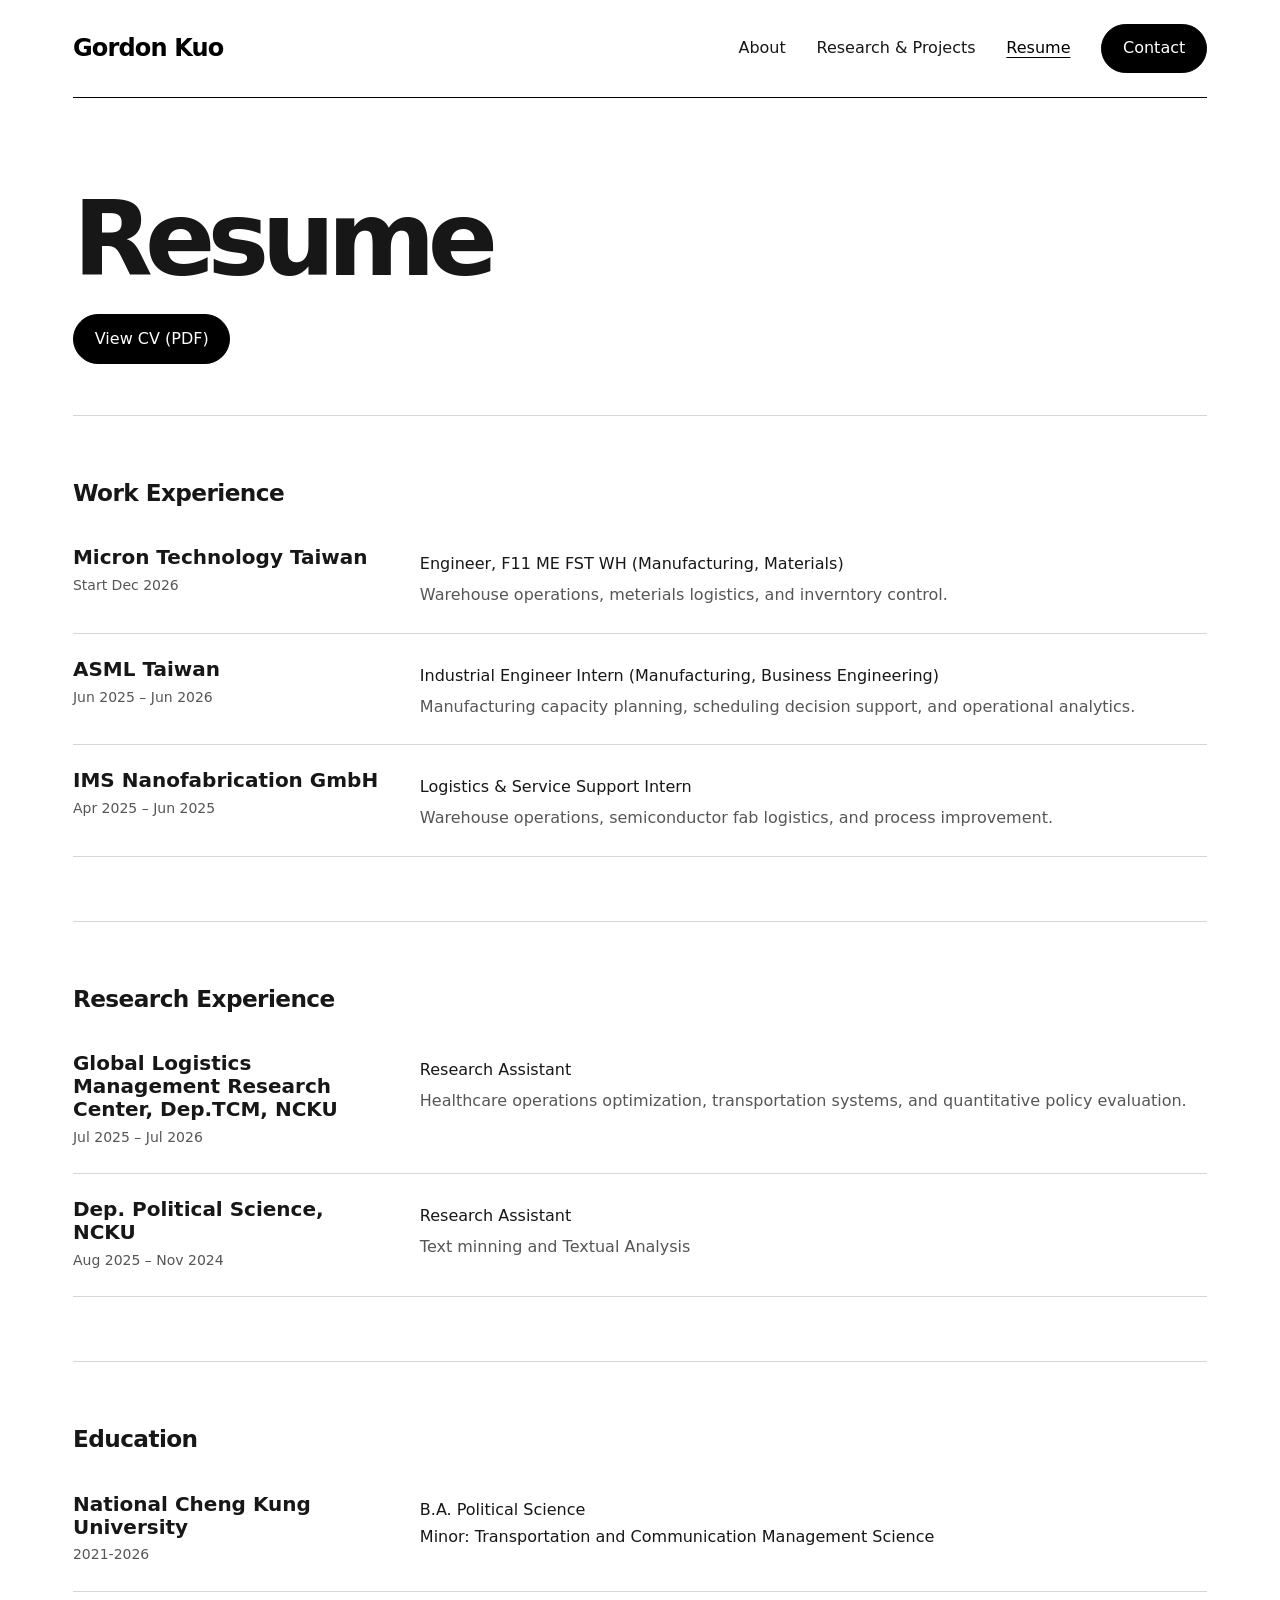
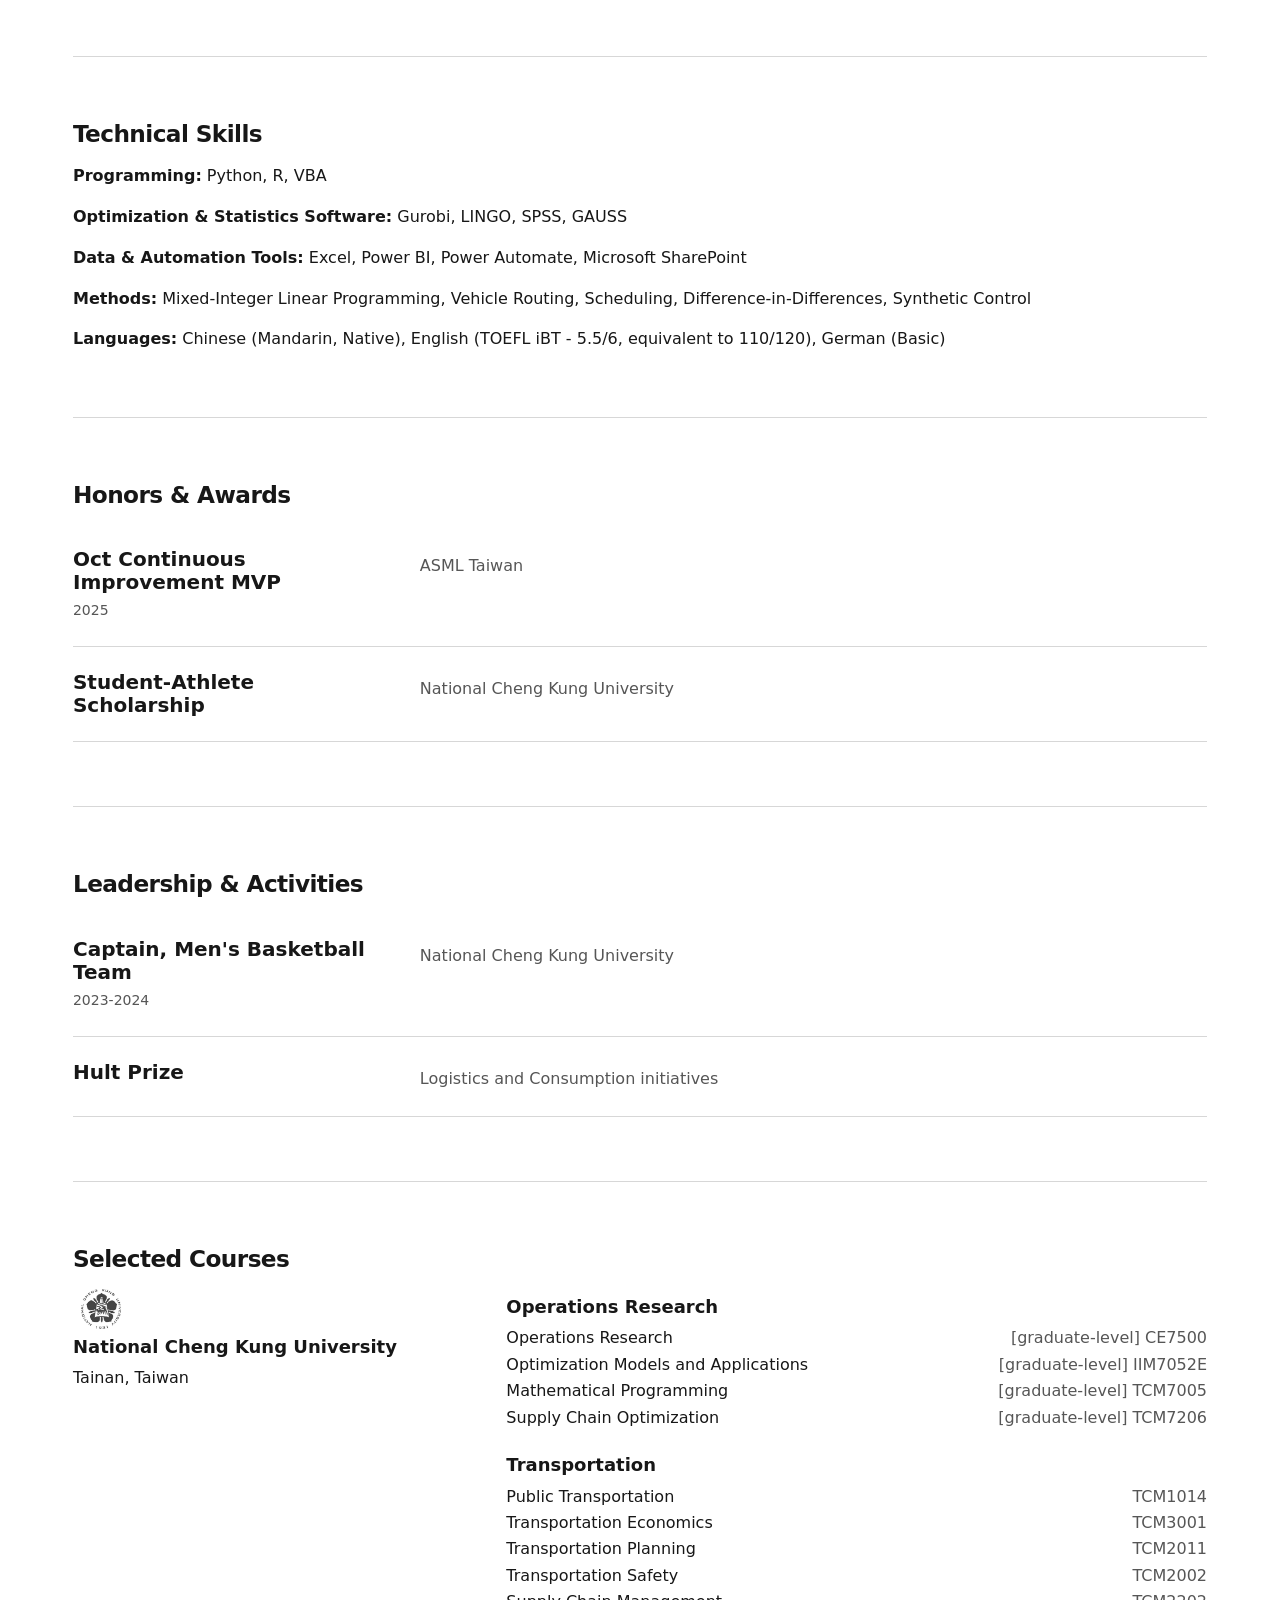
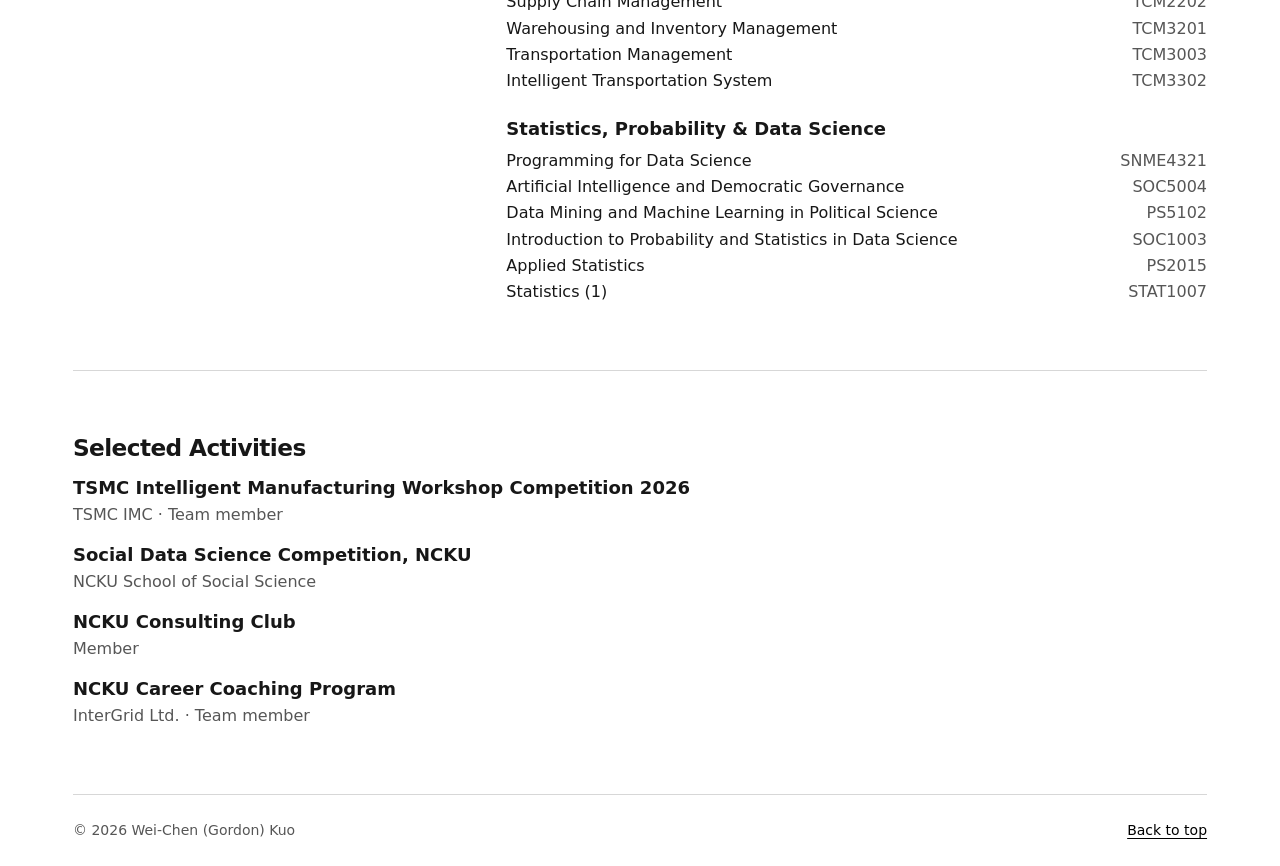
==== commit 4ac07416: "Redesign portfolio as three monochrome pages" ====
--- a/activities.html
+++ b/activities.html
@@ -3,46 +3,13 @@
 <head>
   <meta charset="utf-8">
   <meta name="viewport" content="width=device-width, initial-scale=1">
-  <meta name="description" content="Selected activities.">
-  <meta name="theme-color" content="#fafaf8">
+  <meta http-equiv="refresh" content="0; url=resume.html#activities">
   <title>Activities | Gordon Kuo</title>
-  <link rel="icon" href="assets/favicon.svg" type="image/svg+xml">
   <link rel="stylesheet" href="assets/styles.css">
 </head>
 <body>
-  <a class="skip-link" href="#main">Skip to content</a>
-  <div class="page">
-    <header class="site-header">
-      <a class="wordmark" href="index.html" aria-label="Wei-Chen Kuo, home">W. C. (Gordon) Kuo<span aria-hidden="true">.</span></a>
-      <nav aria-label="Main navigation"><a href="index.html">Home</a><a href="research.html">Research</a><a href="resume.html">Resume</a><a href="projects.html">Projects</a><a href="courses.html">Courses</a><a href="activities.html" aria-current="page">Activities</a></nav>
-    </header>
-    <main id="main">
-      <header class="page-title">
-        <p class="eyebrow">Under Construction...</p>
-        <h1>Activities</h1>
-      </header>
-    
-      <section class="section" aria-labelledby="activities-title">
-        <h2 id="activities-title">Selected Activities</h2>
-    
-        <article class="entry">
-          <h3>TSMC Intelligent Manufacturing Workshop Competition 2026</h3>
-          <p class="muted">TSMC IMC · Team member</p>
-  
-          
-          <h3>Social Data Science Competition, NCKU</h3>
-          <p class="muted">NCKU School of Social Science </p>
-          
-          <h3>NCKU Consulting Club</h3>
-          <p class="muted"> Member</p>
-
-          <h3>NCKU Career Coaching Program</h3>
-          <p class="muted">InterGrid Ltd. · Team member</p>
-        </article>
-    
-      </section>
-    </main>
-    <footer><span>© 2026 Wei-Chen (Gordon) Kuo</span><a href="#main">Back to top ↑</a></footer>
-  </div>
+  <main class="page">
+    <p>This section has moved. <a href="resume.html#activities">Continue to Activities</a>.</p>
+  </main>
 </body>
 </html>
--- a/assets/styles.css
+++ b/assets/styles.css
@@ -1,666 +1,202 @@
-/* ==========================================================
-   PERSONAL WEBSITE — STYLE SETTINGS
-   Edit values in :root to control the whole site.
-   ========================================================== */
-:root {
-  color-scheme: dark;
-
-  /* Colors */
-   --paper: #101D19;          /* Main website background */
-   --ink: #E9E6DA;            /* Main text - warm ivory */
-   --muted: #A5B5AA;          /* Secondary text */
-   --accent: #78B59B;         /* Links, navigation, highlights */
-   --accent-hover: #A6CFB5;   /* Links when hovered */
-   --line: #30493D;           /* Horizontal divider lines */
-   --dropdown-color: #78B59B; /* Read more / Show less */
-   --gold: #B6A076;
-   
-   /* Introduction highlight box */
-   --lead-background: #164633;
-   --lead-text: #F0EDE3;
-   --lead-border: #B6A076;
-
-  /* Typography — change sizes here */
-  --font-name: 38px;           /* Homepage main name */
-  --font-page-title: 23px;     /* Research / Projects page titles */
-  --font-section-title: 20px;  /* Homepage section headings */
-  --font-entry-title: 17px;    /* Research / Project item titles */
-  --font-body: 12px; 
-  --font-lead: 15px; /* Highlighted introductory statement:*/
-  --font-summary: 12px; /* Short summaries displayed below research and project titles before expanding */
-  --font-description: 12px; /* Expanded descriptions after clicking Read more / Show less. Also used for experience descriptions */
-  --font-category: 10px; /* Uppercase labels above entries: HEALTHCARE OPERATIONS, TRANSPORTATION OPTIMIZATION, UNDER CONSTRUCTION, etc. */
-  --font-nav: 14px; /* Navigation links at the top: About, Research, Projects, CV, Contact */
-  --font-dropdown: 11px; /* Clickable Read more / Show less text on Research and Projects pages */
-  --font-caption: 11px; /* Captions below research/project figures, including image sources and descriptions */
-  --font-footer: 12px; /* Copyright notice and footer links at the bottom of the website */
-  --font-wordmark: 15px; /* Website name/logo in the top-left corner */
-  --font-contact: 12px; /* Contact information: Email, GitHub, LinkedIn, etc. */
-  --font-profile: 12px; /* Text near your portrait: Affiliation, university, position, etc. */
-  --font-small: 11px; /* Small notes, tags, annotations, section notes and miscellaneous labels */
-
-  /* Spacing — change layout density here */
-  --page-width: 960px;
-  --page-side-padding: 40px;
-  --header-padding-y: 15px;
-  --section-padding-top: 2px;
-  --section-padding-bottom: 2px;
-  --section-heading-gap: 15px;
-  --page-title-padding-top: 15px;
-  --page-title-padding-bottom: 15px;
-  --intro-padding-top: 65px;
-  --intro-padding-bottom: 15px;
-  --intro-column-gap: 68px;
-  --paragraph-gap: 12px;
-  --research-image-width: 300px;
-  --research-column-gap: 20px;
-  --research-item-gap: 48px;
-  --project-image-width: 210px;
-  --project-column-gap: 22px;
-  --project-item-gap: 22px;
-
-   /* Courses layout */
-   --courses-left-width: 230px;
-   --courses-column-gap: 45px;
-   --university-logo-width: 110px;
-   --course-group-gap: 25px;
-   --course-row-gap: 8px;
-}
-
-/* ==========================================================
-   1. RESET / GLOBAL TEXT
-   ========================================================== */
-* { box-sizing: border-box; }
-html { scroll-behavior: smooth; scroll-padding-top: 24px; }
-body {
-  margin: 0;
-  background: var(--paper);
-  color: var(--ink);
-  font-family: "Times New Roman", Times, serif;
-  font-size: var(--font-body);
-  line-height: 1.8;
-}
-button, input, select, textarea { font-family: inherit; }
-a {
-  color: var(--accent);
-  text-decoration-thickness: 1px;
-  text-underline-offset: 4px;
-}
-a:hover { color: var(--accent-hover); text-decoration: underline; }
-a:focus-visible, summary:focus-visible {
-  outline: 2px solid var(--accent);
-  outline-offset: 5px;
-}
-p { margin: var(--paragraph-gap) 0; }
-h1, h2, h3 { font-weight: 400; line-height: 1.3; }
-h1 { font-size: var(--font-name); letter-spacing: -.035em; margin: 0; }
-h2 {
-  font-size: var(--font-section-title);
-  margin: 0 0 var(--section-heading-gap);
-  letter-spacing: -.02em;
-}
-h3 { font-size: var(--font-entry-title); font-weight: 600; margin: 0 0 5px; }
-.muted, .section-note { color: var(--muted); }
-.category, .eyebrow {
-  font-size: var(--font-category);
-  letter-spacing: .12em;
-  text-transform: uppercase;
-  color: var(--accent);
-  font-weight: 600;
-}
-.category { margin: 0 0 6px; }
-.eyebrow { margin: 0 0 16px; }
-
-/* ==========================================================
-   2. SHARED PAGE STRUCTURE / HEADER
-   ========================================================== */
-.page {
-  max-width: var(--page-width);
-  padding: 0 var(--page-side-padding);
-  margin: auto;
-}
-.site-header {
-  display: flex;
-  align-items: center;
-  justify-content: space-between;
-  gap: 20px;
-  padding: var(--header-padding-y) 0;
-  border-bottom: 1px solid var(--line);
-}
-.wordmark {
-  font-size: var(--font-wordmark);
-  color: var(--ink);
-  text-decoration: none;
-}
-.wordmark span { color: var(--accent); }
-nav { display: flex; gap: 25px; flex-wrap: wrap; }
-nav a { font-size: var(--font-nav); color: var(--muted); text-decoration: none; }
-nav a:hover, nav a[aria-current="page"] { color: var(--accent); }
-nav a[aria-current="page"] { text-decoration: underline; font-weight: 600; }
-.page-title {
-  padding: var(--page-title-padding-top) 0 var(--page-title-padding-bottom);
-}
-.page-title h1 { font-size: var(--font-page-title); margin-bottom: 14px; }
-.section {
-  border-top: 1px solid var(--line);
-  padding: var(--section-padding-top) 0 var(--section-padding-bottom);
-  scroll-margin-top: 15px;
-}
-.section-heading {
-  display: flex;
-  align-items: baseline;
-  justify-content: space-between;
-  gap: 20px;
-}
-.section-note, .editor-note { font-size: var(--font-description); }
-.editor-note { color: var(--muted); max-width: 670px; }
-
-/* ==========================================================
-   3. HOMEPAGE INTRO / PROFILE
-   ========================================================== */
-.intro {
-  display: grid;
-  grid-template-columns: minmax(0, 1fr) 210px;
-  gap: var(--intro-column-gap);
-  padding: var(--intro-padding-top) 0 var(--intro-padding-bottom);
-}
-.preferred-name {
-  color: var(--muted);
-  font-size: var(--font-body);
-  margin: 5px 0 24px;
-}
-.lead {
-  font-size: var(--font-lead);
-  line-height: 1.5;
-  margin-bottom: 20px;
-  background: var(--lead-background);
-  color: var(--lead-text);
-  font-style: italic;
-  padding: 18px 22px;
-  border-left: 3px solid var(--lead-border);
-  border-radius: 4px;
-}
-.intro-links {
-  display: flex;
-  gap: 24px;
-  flex-wrap: wrap;
-  margin-top: 24px;
-  font-size: var(--font-nav);
-}
-.intro-links a { text-decoration: none; }
-.profile { padding-top: 30px; font-size: var(--font-profile); line-height: 1.6; }
-.profile p { margin: 16px 0 2px; }
-.portrait-placeholder {
-  aspect-ratio: 4 / 5;
-  background: #30352e;
-  display: flex;
-  flex-direction: column;
-  align-items: center;
-  justify-content: center;
-  border: 1px solid var(--line);
-}
-.portrait-placeholder > span { font-size: 52px; color: var(--accent); }
-.portrait-placeholder small { margin-top: 16px; color: var(--muted); font-size: var(--font-small); }
-.profile-photo {
-  display: block;
-  width: 100%;
-  height: auto;
-  aspect-ratio: 4 / 5;
-  object-fit: cover;
-  object-position: center;
-  border: 1px solid var(--line);
-  border-radius: 4px;
-}
-.affiliation-logos {
-  display: flex;
-  flex-direction: column;
-  align-items: center;
-  gap: 12px;
-  margin-top: 18px;
-}
-.affiliation-logos a {
-  display: flex;
-  align-items: center;
-  justify-content: center;
-  width: 60px;
-  height: 50px;
-  padding: 6px;
-  background: #f5f5f0;
-  border-radius: 2px;
-}
-.affiliation-logos img { display: block; max-width: 100%; max-height: 100%; object-fit: contain; }
-.logo-row { display: flex; justify-content: center; align-items: center; gap: 12px; }
-
-/* ==========================================================
-   4. HOMEPAGE ENTRIES / EXPERIENCE / CONTACT
-   ========================================================== */
-.entry { padding: 20px 0 8px; max-width: 730px; }
-.entry p { margin: 6px 0; }
-.entry details { margin-top: 8px; font-size: var(--font-description); }
-.entry summary { color: var(--accent); cursor: pointer; width: fit-content; }
-.entry details p { padding: 8px 0; color: var(--muted); }
-.experience-row {
-  display: flex;
-  align-items: baseline;
-  justify-content: space-between;
-  gap: 20px;
-  padding: 18px 0;
-  border-bottom: 1px solid var(--line);
-}
-.experience-row p { margin: 2px 0; font-size: var(--font-description); }
-.project { display: flex; gap: 24px; padding: 20px 0; }
-.project-number { font-size: 14px; color: var(--muted); padding-top: 3px; }
-.project p { margin: 5px 0; }
-.tag { font-size: var(--font-small); color: var(--muted); }
-.contact-list { margin: 22px 0 0; }
-.contact-list > div {
-  display: grid;
-  grid-template-columns: 150px minmax(0, 1fr);
-  gap: 15px;
-  padding: 8px 0;
-}
-.contact-list dt { font-size: var(--font-contact); }
-.contact-list dd {
-  margin: 0;
-  color: var(--muted);
-  font-size: var(--font-contact);
-  overflow-wrap: anywhere;
-}
-footer {
-  border-top: 1px solid var(--line);
-  padding: 23px 0 35px;
-  font-size: var(--font-footer);
-  color: var(--muted);
-  display: flex;
-  justify-content: space-between;
-  gap: 20px;
-}
-footer a { text-decoration: none; }
-.skip-link {
-  position: absolute;
-  top: -100px;
-  left: 16px;
-  background: var(--paper);
-  padding: 8px;
-  z-index: 2;
-}
-.skip-link:focus { top: 8px; }
-
-/* ==========================================================
-   5. RESEARCH PAGE
-   ========================================================== */
-.research-item {
-  display: grid;
-  grid-template-columns: var(--research-image-width) minmax(0, 1fr);
-  gap: var(--research-column-gap);
-  align-items: start;
-  margin-bottom: var(--research-item-gap);
-}
-.research-image img {
-  width: 100%;
-  height: auto;
-  aspect-ratio: 4 / 3;
-  object-fit: cover;
-  border-radius: 4px;
-  display: block;
-}
-.research-images { display: flex; flex-direction: column; gap: 24px; min-width: 0; }
-.research-figure { display: block; margin: 0; padding: 0; width: 100%; }
-.research-figure img {
-  display: block;
-  width: 100%;
-  max-width: 100%;
-  height: auto;
-  object-fit: cover;
-  border-radius: 4px;
-}
-.research-figure figcaption {
-  margin-top: 6px;
-  font-size: var(--font-caption);
-  line-height: 1.5;
-  color: #999;
-  overflow-wrap: anywhere;
-}
-.research-content { min-width: 0; position: relative; }
-.research-content .category { margin-top: 0; }
-.research-content h2 {
-  font-size: var(--font-entry-title);
-  margin: 8px 0 16px;
-  line-height: 1.4;
-}
-.research-content ul { margin: 0; padding-left: 20px; }
-.research-content li { margin-bottom: 12px; line-height: 1.65; }
-.research-summary { font-size: var(--font-summary); margin: 6px 0; line-height: 1.7; }
-.research-details { margin-top: 2px; }
-.research-details-content { font-size: var(--font-description); padding-top: 2px; }
-.research-details-content ul { padding-left: 20px; margin: 0; }
-.research-details-content li { margin-bottom: 12px; line-height: 1.7; }
-
-/* ==========================================================
-   6. PROJECTS PAGE
-   ========================================================== */
-.section.project-item {
-  display: grid;
-  grid-template-columns: var(--project-image-width) minmax(0, 1fr);
-  gap: var(--project-column-gap);
-  align-items: start;
-  padding: 0 0 var(--project-item-gap);
-  margin: 0 0 var(--project-item-gap);
-  border-bottom: 1px solid rgba(150, 150, 150, .2);
-}
-.project-figure { margin: 0; padding: 0; min-width: 0; }
-.project-figure img {
-  display: block;
-  width: 100%;
-  max-width: 100%;
-  height: auto;
-  object-fit: contain;
-  border-radius: 4px;
-}
-.project-figure figcaption {
-  margin-top: 5px;
-  font-size: var(--font-caption);
-  line-height: 1.4;
-  color: #999;
-  overflow-wrap: anywhere;
-}
-.project-content { min-width: 0; position: relative; }
-.project-content .category { margin: 0 0 5px; }
-.project-content h2 {
-  font-size: var(--font-entry-title);
-  margin: 0 0 7px;
-  line-height: 1.35;
-}
-.project-summary { font-size: var(--font-summary); margin: 0; line-height: 1.55; }
-.project-details { margin-top: 5px; }
-.project-details-content { font-size: var(--font-description); padding-top: 7px; }
-.project-details-content ul { margin: 0; padding-left: 18px; }
-.project-details-content li { margin: 0 0 7px; line-height: 1.55; }
-
-/* ==========================================================
-   7. SHARED RESEARCH / PROJECT DROPDOWNS
-   ========================================================== */
-.research-details summary, .project-details summary {
-  display: inline-flex;
-  align-items: center;
-  gap: 8px;
-  cursor: pointer;
-  list-style: none;
-  padding: 2px 0;
-  font-size: var(--font-dropdown);
-  font-weight: 500;
-  color: var(--dropdown-color);
-}
-.project-details summary { gap: 6px; }
-.research-details summary::-webkit-details-marker,
-.project-details summary::-webkit-details-marker { display: none; }
-.research-details summary::after, .project-details summary::after {
-  content: "⌄";
-  font-size: 1.2em;
-  line-height: 1;
-  transition: transform .2s ease;
-}
-.research-details[open] summary::after,
-.project-details[open] summary::after { transform: rotate(180deg); }
-.research-details .label-open, .project-details .label-open { display: none; }
-.research-details[open] .label-closed,
-.project-details[open] .label-closed { display: none; }
-.research-details[open] .label-open,
-.project-details[open] .label-open { display: inline; }
-
-/* ==========================================================
-   8. MOBILE LAYOUT
-   ========================================================== */
-@media (max-width: 700px) {
-  :root {
-    --page-side-padding: 24px;
-    --header-padding-y: 22px;
-    --intro-padding-top: 36px;
-    --intro-padding-bottom: 36px;
-    --intro-column-gap: 24px;
-    --research-column-gap: 20px;
-    --project-column-gap: 12px;
-    --project-item-gap: 18px;
-  }
-  .site-header { align-items: flex-start; flex-direction: column; gap: 13px; }
-  nav { gap: 22px; }
-  .intro { grid-template-columns: minmax(0, 1fr); }
-  .profile { padding-top: 0; max-width: 190px; }
-  .portrait-placeholder { aspect-ratio: 1; }
-  .desktop-break { display: none; }
-  .section-heading { align-items: flex-start; }
-  .section-note { font-size: var(--font-small); }
-  .experience-row { flex-direction: column; gap: 2px; }
-  .contact-list > div { grid-template-columns: 110px minmax(0, 1fr); }
-  .project { gap: 15px; }
-  .research-item, .section.research-item, .section.project-item { grid-template-columns: 1fr; }
-  .research-images, .research-image { max-width: 320px; }
-  .project-figure { max-width: 300px; }
-  .section.project-item { padding-bottom: var(--project-item-gap); }
-}
-
-/* ==========================================================
-   9. ACCESSIBILITY / PRINT
-   ========================================================== */
-@media (prefers-reduced-motion: reduce) {
-  html { scroll-behavior: auto; }
-  .research-details summary::after, .project-details summary::after { transition: none; }
-}
-@media print {
-  body { background: #fff; color: #252c30; font-size: 11pt; }
-  .page { max-width: none; padding: 0; }
-  .site-header nav, .portrait-placeholder, footer a, .skip-link { display: none; }
-  .intro { grid-template-columns: 1fr; padding: 20px 0; }
-  .profile { padding: 0; }
-  .section { padding: 16px 0; }
-  details { display: block; }
-  article { break-inside: avoid; }
-  a, a:hover { color: inherit; }
-}
-
-
-/*added styl*/
-
-
-/* Refined link interaction */
-a:hover,
-.research-details summary:hover,
-.project-details summary:hover {
-  color: var(--gold);
-}
-
-/* Emerald dropdown links */
-.research-details summary,
-.project-details summary {
-  color: var(--accent);
-}
-
-/* Fine section dividers */
-.section {
-  border-top: 1px solid var(--line);
-}
-
-/* Antique gold category labels */
-.category,
-.eyebrow {
-  color: var(--gold);
-}
-
-
-/* ============================
-   COURSES — UNIVERSITY SHEET
-   ============================ */
-
-.courses-layout {
-  display: grid;
-  grid-template-columns:
-    var(--courses-left-width)
-    minmax(0, 1fr);
-  gap: var(--courses-column-gap);
-  align-items: start;
-}
-
-/* University identity */
-.courses-university {
-  text-align: center;
-  padding-top: 20px;
-}
-
-.university-logo {
-  display: block;
-  width: var(--university-logo-width);
-  height: auto;
-  margin: 0 auto 15px;
-  object-fit: contain;
-}
-
-.courses-university h2 {
-  font-size: var(--font-entry-title);
-  margin: 0 0 5px;
-}
-
-.courses-university p {
-  font-size: var(--font-small);
-  color: var(--muted);
-  margin: 0;
-}
-
-/* Right column */
-.courses-catalog {
-  min-width: 0;
-}
-
-.course-group {
-  border-top: 1px solid var(--line);
-  padding-top: 14px;
-  margin-bottom: var(--course-group-gap);
-}
-
-.course-group h2 {
-  font-size: var(--font-section-title);
-  color: var(--ink);
-  margin: 0 0 14px;
-}
-
-/* Course rows */
-.course-line {
-  display: flex;
-  justify-content: space-between;
-  align-items: baseline;
-  gap: 16px;
-  margin-bottom: var(--course-row-gap);
-  font-size: var(--font-body);
-}
-
-.course-code {
-  color: var(--muted);
-  font-size: var(--font-small);
-  white-space: nowrap;
-}
-
-/* Mobile */
-@media (max-width: 700px) {
-  .courses-layout {
-    grid-template-columns: 1fr;
-    gap: 25px;
-  }
-
-  .courses-university {
-    padding-top: 0;
-  }
-
-  .university-logo {
-    width: 75px;
-  }
-}
-
-
-
-/* ==================================
-   RESUME PAGE
-   ================================== */
-
-:root {
-  --resume-row-gap: 18px;
-  --resume-date-width: 145px;
-  --resume-title-size: 15px;
-  --resume-role-size: 13px;
-  --resume-detail-size: 12px;
-}
-
-/* Section headings */
-.resume-section h2 {
-  font-size: var(--font-section-title);
-  margin-bottom: 12px;
-}
-
-/* Resume entries */
-.resume-entry {
-  display: grid;
-  grid-template-columns:
-    minmax(0, 1fr)
-    var(--resume-date-width);
-  gap: 20px;
-  align-items: start;
-  padding: var(--resume-row-gap) 0;
-}
-
-.resume-entry + .resume-entry {
-  border-top: 1px solid var(--line);
-}
-
-.resume-entry h3 {
-  font-size: var(--resume-title-size);
-  font-weight: 500;
-  margin: 0 0 4px;
-  color: var(--ink);
-}
-
-.resume-role {
-  font-size: var(--resume-role-size);
-  color: var(--accent);
-  margin: 0 0 5px;
-}
-
-.resume-detail {
-  font-size: var(--resume-detail-size);
-  color: var(--muted);
-  line-height: 1.6;
-  margin: 0 0 4px;
-}
-
-.resume-date {
-  font-size: var(--font-small);
-  color: var(--muted);
-  text-align: right;
-  white-space: nowrap;
-}
-
-/* Technical skills */
-.resume-skills p {
-  font-size: var(--resume-detail-size);
-  color: var(--muted);
-  margin: 8px 0;
-}
-
-.resume-skills strong {
-  color: var(--ink);
-  font-weight: 500;
-}
-
-/* Mobile */
-@media (max-width: 700px) {
-  .resume-entry {
-    grid-template-columns: 1fr;
-    gap: 5px;
-  }
-
-  .resume-date {
-    text-align: left;
-    white-space: normal;
-  }
-}
-
-
-
-
+:root {
+  color-scheme: light;
+
+  /* Customize the site palette here. */
+  --background: #fff;
+  --surface: #f5f5f5;
+  --text: #171717;
+  --muted: #565656;
+  --accent: #000;
+  --border: #d7d7d7;
+}
+
+* { box-sizing: border-box; }
+
+html { scroll-padding-top: 1.5rem; }
+
+body {
+  margin: 0;
+  background: var(--background);
+  color: var(--text);
+  font: 1rem/1.65 system-ui, sans-serif;
+}
+
+a {
+  color: var(--accent);
+  text-underline-offset: .22em;
+}
+
+a:hover { color: var(--muted); }
+
+:focus-visible {
+  outline: 2px solid var(--accent);
+  outline-offset: 4px;
+}
+
+img { display: block; max-width: 100%; height: auto; }
+
+h1, h2, h3 { line-height: 1.15; }
+h1, h2, h3, p, figure { margin: 0; }
+h1 {
+  font-size: clamp(3rem, 8.1vw, 7rem);
+  font-weight: 600;
+  line-height: .99;
+  letter-spacing: -.075em;
+  overflow-wrap: anywhere;
+}
+h2 { font-size: 1.45rem; letter-spacing: -.025em; }
+h3 { font-size: 1.125rem; }
+p + p { margin-top: .9rem; }
+
+.page { max-width: 94rem; padding-inline: clamp(1.25rem, 5.7vw, 5.25rem); margin-inline: auto; }
+
+.site-header, footer {
+  display: flex;
+  justify-content: space-between;
+  align-items: center;
+  flex-wrap: wrap;
+  gap: .75rem 2rem;
+  padding-block: 1.5rem;
+}
+
+.site-header { border-bottom: 1px solid var(--accent); }
+.wordmark { font-size: 1.5rem; font-weight: 650; text-decoration: none; letter-spacing: -.035em; }
+nav { display: flex; align-items: center; flex-wrap: wrap; gap: .5rem clamp(1rem, 2.4vw, 2.25rem); }
+nav a { color: var(--text); text-decoration: none; }
+nav a:hover, nav a[aria-current="page"] { color: var(--accent); text-decoration: underline; }
+.button, nav .button {
+  display: inline-block;
+  padding: .65rem 1.3rem;
+  border: 1px solid var(--accent);
+  border-radius: 2rem;
+  background: var(--accent);
+  color: var(--background);
+  text-decoration: none;
+}
+.button:hover, nav .button:hover {
+  background: var(--background);
+  color: var(--accent);
+  text-decoration: none;
+}
+
+.page-title, .intro { padding-block: clamp(3rem, 7vw, 6rem) clamp(2rem, 4vw, 3.5rem); }
+.page-title p { margin-top: 1.5rem; }
+
+.eyebrow, .category {
+  color: var(--muted);
+  font-size: .875rem;
+  text-transform: uppercase;
+}
+.eyebrow { margin-bottom: clamp(1.5rem, 3vw, 2.75rem); }
+.category { margin-bottom: .75rem; }
+.lead { max-width: 39rem; font-size: clamp(1.1rem, 2vw, 1.4rem); line-height: 1.4; margin-top: clamp(1.5rem, 4vw, 3.25rem); }
+.intro-links { display: flex; align-items: center; flex-wrap: wrap; gap: .75rem 1.5rem; margin-top: 1.5rem; }
+.interests ul { display: grid; grid-template-columns: repeat(auto-fit, minmax(min(100%, 15rem), 1fr)); gap: .75rem 2rem; margin: 0; padding: 0; list-style: none; }
+.background, .contact {
+  display: grid;
+  grid-template-columns: minmax(0, .85fr) minmax(0, 1fr);
+  gap: 1.5rem clamp(2rem, 6vw, 6rem);
+}
+.background h2, .contact h2 { font-size: clamp(2.25rem, 5vw, 4.75rem); letter-spacing: -.06em; }
+.profile { max-width: 17rem; margin-top: 1.5rem; }
+.profile-photo { width: 100%; filter: grayscale(1); }
+.contact > p, .contact-list { grid-column: 2; }
+.contact > h2 { grid-row: span 2; }
+.affiliation-logos { display: flex; flex-wrap: wrap; align-items: center; gap: .75rem; }
+.affiliation-logos { margin-top: 1rem; }
+.affiliation-logos img, .university-logo { width: 3.5rem; height: 2.5rem; object-fit: contain; filter: grayscale(1); }
+
+.section {
+  border-top: 1px solid var(--border);
+  padding-block: clamp(2rem, 5vw, 4.5rem);
+}
+
+.section > h2 { margin-bottom: 1rem; }
+.contact-list { margin: 1rem 0 0; }
+.contact-list > div { display: flex; flex-wrap: wrap; gap: 0 1rem; padding-block: .4rem; }
+.contact-list dt { flex: 0 0 12rem; font-weight: 600; }
+.contact-list dd { margin: 0; overflow-wrap: anywhere; }
+
+.group-title {
+  padding: 1.25rem 0;
+  border-top: 1px solid var(--accent);
+  font-size: .875rem;
+  letter-spacing: 0;
+  text-transform: uppercase;
+}
+
+.research-item, .project-item {
+  display: grid;
+  grid-template-columns: minmax(0, 1.35fr) minmax(0, 1fr);
+  gap: clamp(1rem, 4vw, 3rem);
+  align-items: start;
+}
+
+.research-images { display: grid; gap: 1rem; }
+.research-figure img, .project-figure img { width: 100%; border-radius: .6rem; background: var(--surface); }
+.research-content, .project-content { padding-block: clamp(0rem, 2vw, 1.75rem); }
+figcaption { margin-top: .35rem; color: var(--muted); font-size: .875rem; }
+.research-content h3, .project-content h3 { font-size: clamp(1.55rem, 3vw, 2.7rem); }
+.research-summary, .project-summary { margin-top: .75rem; }
+
+details { margin-top: 1rem; }
+summary {
+  color: var(--accent);
+  cursor: pointer;
+  width: fit-content;
+  padding-block: .35rem;
+  text-decoration: underline;
+  text-underline-offset: .22em;
+}
+details .label-open, details[open] .label-closed { display: none; }
+details[open] .label-open { display: inline; }
+details ul { padding-inline-start: 1.25rem; margin-block: .75rem 0; }
+details li + li { margin-top: .65rem; }
+
+.resume-row {
+  display: grid;
+  grid-template-columns: minmax(0, .4fr) minmax(0, 1fr);
+  gap: .65rem 2rem;
+  padding-block: 1.5rem;
+  border-bottom: 1px solid var(--border);
+}
+.resume-row h3 { font-size: 1.25rem; }
+.resume-date { margin-top: .3rem; color: var(--muted); font-size: .875rem; }
+.resume-role { margin-top: .3rem; }
+.resume-detail, .muted { color: var(--muted); }
+.resume-detail { margin-top: .3rem; }
+
+.courses-layout {
+  display: grid;
+  grid-template-columns: minmax(0, .55fr) minmax(0, 1fr);
+  gap: 1.5rem 3rem;
+}
+.courses-university h3, .course-group h3 { margin-block: .5rem; }
+.course-group + .course-group { margin-top: 1.5rem; }
+.course-line { display: flex; gap: .75rem; justify-content: space-between; align-items: baseline; flex-wrap: wrap; }
+.course-code { color: var(--muted); white-space: nowrap; }
+.entry p + h3 { margin-top: 1rem; }
+.entry h3 + p { margin-top: .25rem; }
+
+footer { border-top: 1px solid var(--border); color: var(--muted); font-size: .875rem; }
+.skip-link { position: absolute; left: 1rem; top: -5rem; background: var(--background); padding: .5rem; }
+.skip-link:focus { top: .5rem; }
+
+@media (max-width: 44rem) {
+  .background, .contact, .research-item, .project-item, .courses-layout { grid-template-columns: 1fr; }
+  .contact > p, .contact-list { grid-column: auto; }
+  .contact > h2 { grid-row: auto; }
+  .contact { gap: 1rem; }
+  .research-images, .project-figure { max-width: 28rem; }
+}
+
+@media (max-width: 33rem) {
+  .resume-row { grid-template-columns: 1fr; }
+}
+
+@media print {
+  .site-header, footer, .skip-link { display: none; }
+  .page { max-width: none; padding: 0; }
+  .section, .page-title { padding-block: 1rem; }
+  .resume-row { break-inside: avoid; }
+}
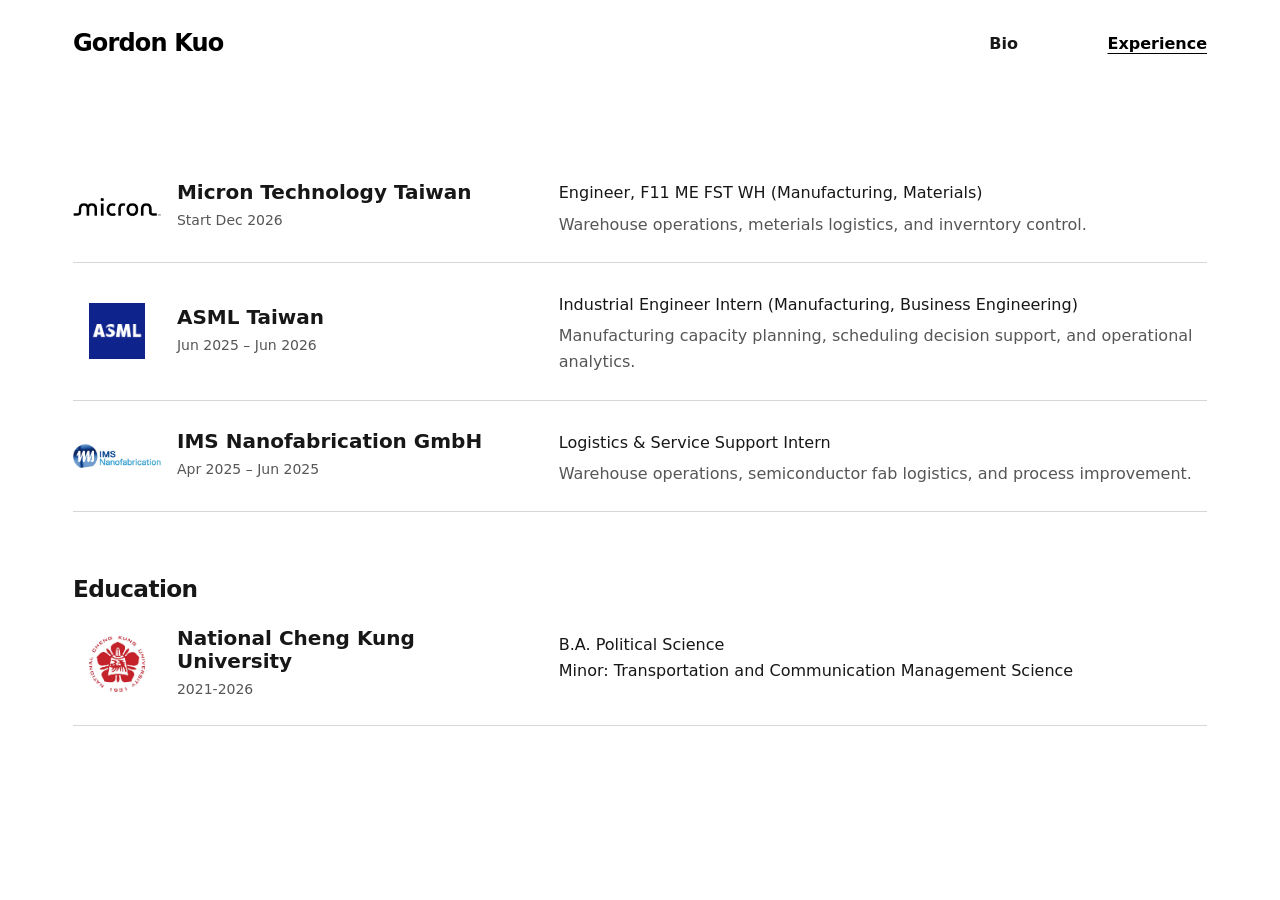
==== commit c20d1922: "Publish two-page portfolio with organization logos" ====
--- a/activities.html
+++ b/activities.html
@@ -3,13 +3,13 @@
 <head>
   <meta charset="utf-8">
   <meta name="viewport" content="width=device-width, initial-scale=1">
-  <meta http-equiv="refresh" content="0; url=resume.html#activities">
-  <title>Activities | Gordon Kuo</title>
+  <meta http-equiv="refresh" content="0; url=resume.html">
+  <title>Experience | Gordon Kuo</title>
   <link rel="stylesheet" href="assets/styles.css">
 </head>
 <body>
   <main class="page">
-    <p>This section has moved. <a href="resume.html#activities">Continue to Activities</a>.</p>
+    <p><a href="resume.html">Continue to Experience</a></p>
   </main>
 </body>
 </html>
--- a/assets/styles.css
+++ b/assets/styles.css
@@ -3,7 +3,6 @@
 
   /* Customize the site palette here. */
   --background: #fff;
-  --surface: #f5f5f5;
   --text: #171717;
   --muted: #565656;
   --accent: #000;
@@ -38,10 +37,10 @@
 h1, h2, h3 { line-height: 1.15; }
 h1, h2, h3, p, figure { margin: 0; }
 h1 {
-  font-size: clamp(3rem, 8.1vw, 7rem);
+  font-size: clamp(2.5rem, 5.6vw, 5rem);
   font-weight: 600;
   line-height: .99;
-  letter-spacing: -.075em;
+  letter-spacing: -.045em;
   overflow-wrap: anywhere;
 }
 h2 { font-size: 1.45rem; letter-spacing: -.025em; }
@@ -50,7 +49,7 @@
 
 .page { max-width: 94rem; padding-inline: clamp(1.25rem, 5.7vw, 5.25rem); margin-inline: auto; }
 
-.site-header, footer {
+.site-header {
   display: flex;
   justify-content: space-between;
   align-items: center;
@@ -59,135 +58,82 @@
   padding-block: 1.5rem;
 }
 
-.site-header { border-bottom: 1px solid var(--accent); }
+.site-header { min-height: 4.75rem; }
 .wordmark { font-size: 1.5rem; font-weight: 650; text-decoration: none; letter-spacing: -.035em; }
-nav { display: flex; align-items: center; flex-wrap: wrap; gap: .5rem clamp(1rem, 2.4vw, 2.25rem); }
-nav a { color: var(--text); text-decoration: none; }
+nav { display: flex; align-items: center; flex-wrap: wrap; gap: .5rem clamp(1rem, 7vw, 6rem); }
+nav a { color: var(--text); font-weight: 650; text-decoration: none; }
 nav a:hover, nav a[aria-current="page"] { color: var(--accent); text-decoration: underline; }
-.button, nav .button {
-  display: inline-block;
-  padding: .65rem 1.3rem;
-  border: 1px solid var(--accent);
-  border-radius: 2rem;
-  background: var(--accent);
-  color: var(--background);
-  text-decoration: none;
-}
-.button:hover, nav .button:hover {
-  background: var(--background);
-  color: var(--accent);
-  text-decoration: none;
+.intro {
+  display: grid;
+  grid-template-columns: minmax(0, 1.2fr) minmax(0, 1fr);
+  gap: clamp(1rem, 3vw, 2.5rem);
+  margin-block: clamp(1.5rem, 6vw, 5.25rem) clamp(2rem, 6vw, 5.25rem);
+  padding: clamp(.7rem, 1.3vw, 1.125rem);
+  border: 2px solid var(--accent);
 }
 
-.page-title, .intro { padding-block: clamp(3rem, 7vw, 6rem) clamp(2rem, 4vw, 3.5rem); }
-.page-title p { margin-top: 1.5rem; }
-
-.eyebrow, .category {
-  color: var(--muted);
-  font-size: .875rem;
-  text-transform: uppercase;
-}
-.eyebrow { margin-bottom: clamp(1.5rem, 3vw, 2.75rem); }
-.category { margin-bottom: .75rem; }
-.lead { max-width: 39rem; font-size: clamp(1.1rem, 2vw, 1.4rem); line-height: 1.4; margin-top: clamp(1.5rem, 4vw, 3.25rem); }
-.intro-links { display: flex; align-items: center; flex-wrap: wrap; gap: .75rem 1.5rem; margin-top: 1.5rem; }
-.interests ul { display: grid; grid-template-columns: repeat(auto-fit, minmax(min(100%, 15rem), 1fr)); gap: .75rem 2rem; margin: 0; padding: 0; list-style: none; }
-.background, .contact {
-  display: grid;
-  grid-template-columns: minmax(0, .85fr) minmax(0, 1fr);
-  gap: 1.5rem clamp(2rem, 6vw, 6rem);
-}
-.background h2, .contact h2 { font-size: clamp(2.25rem, 5vw, 4.75rem); letter-spacing: -.06em; }
-.profile { max-width: 17rem; margin-top: 1.5rem; }
-.profile-photo { width: 100%; filter: grayscale(1); }
-.contact > p, .contact-list { grid-column: 2; }
-.contact > h2 { grid-row: span 2; }
-.affiliation-logos { display: flex; flex-wrap: wrap; align-items: center; gap: .75rem; }
-.affiliation-logos { margin-top: 1rem; }
-.affiliation-logos img, .university-logo { width: 3.5rem; height: 2.5rem; object-fit: contain; filter: grayscale(1); }
-
-.section {
-  border-top: 1px solid var(--border);
-  padding-block: clamp(2rem, 5vw, 4.5rem);
+.intro-copy {
+  display: flex;
+  flex-direction: column;
+  justify-content: space-between;
+  gap: 2rem;
+  padding: clamp(.5rem, 2.4vw, 2.25rem);
 }
 
-.section > h2 { margin-bottom: 1rem; }
-.contact-list { margin: 1rem 0 0; }
-.contact-list > div { display: flex; flex-wrap: wrap; gap: 0 1rem; padding-block: .4rem; }
-.contact-list dt { flex: 0 0 12rem; font-weight: 600; }
-.contact-list dd { margin: 0; overflow-wrap: anywhere; }
-
-.group-title {
-  padding: 1.25rem 0;
-  border-top: 1px solid var(--accent);
-  font-size: .875rem;
-  letter-spacing: 0;
-  text-transform: uppercase;
+.intro-role { font-size: clamp(1.05rem, 2.1vw, 1.75rem); margin-top: 1rem; }
+.intro-links {
+  display: flex;
+  flex-wrap: wrap;
+  gap: .5rem 1.35rem;
+  list-style: none;
+  padding: 0;
+  margin: 0;
 }
 
-.research-item, .project-item {
-  display: grid;
-  grid-template-columns: minmax(0, 1.35fr) minmax(0, 1fr);
-  gap: clamp(1rem, 4vw, 3rem);
-  align-items: start;
+.profile-photo { width: 100%; aspect-ratio: 1; object-fit: cover; }
+
+.experience { padding-block: clamp(2rem, 5vw, 4.5rem); }
+.education { margin-top: clamp(2rem, 5vw, 4rem); }
+
+.visually-hidden {
+  position: absolute;
+  width: 1px;
+  height: 1px;
+  padding: 0;
+  overflow: hidden;
+  clip-path: inset(50%);
+  white-space: nowrap;
 }
-
-.research-images { display: grid; gap: 1rem; }
-.research-figure img, .project-figure img { width: 100%; border-radius: .6rem; background: var(--surface); }
-.research-content, .project-content { padding-block: clamp(0rem, 2vw, 1.75rem); }
-figcaption { margin-top: .35rem; color: var(--muted); font-size: .875rem; }
-.research-content h3, .project-content h3 { font-size: clamp(1.55rem, 3vw, 2.7rem); }
-.research-summary, .project-summary { margin-top: .75rem; }
-
-details { margin-top: 1rem; }
-summary {
-  color: var(--accent);
-  cursor: pointer;
-  width: fit-content;
-  padding-block: .35rem;
-  text-decoration: underline;
-  text-underline-offset: .22em;
-}
-details .label-open, details[open] .label-closed { display: none; }
-details[open] .label-open { display: inline; }
-details ul { padding-inline-start: 1.25rem; margin-block: .75rem 0; }
-details li + li { margin-top: .65rem; }
 
 .resume-row {
   display: grid;
-  grid-template-columns: minmax(0, .4fr) minmax(0, 1fr);
+  grid-template-columns: minmax(0, .7fr) minmax(0, 1fr);
   gap: .65rem 2rem;
   padding-block: 1.5rem;
   border-bottom: 1px solid var(--border);
 }
 .resume-row h3 { font-size: 1.25rem; }
+.resume-company {
+  display: grid;
+  grid-template-columns: clamp(3.5rem, 7vw, 5.5rem) minmax(0, 1fr);
+  align-items: center;
+  gap: 1rem;
+}
+.company-logo {
+  width: 100%;
+  height: 3.5rem;
+  object-fit: contain;
+}
 .resume-date { margin-top: .3rem; color: var(--muted); font-size: .875rem; }
 .resume-role { margin-top: .3rem; }
-.resume-detail, .muted { color: var(--muted); }
+.resume-detail { color: var(--muted); }
 .resume-detail { margin-top: .3rem; }
 
-.courses-layout {
-  display: grid;
-  grid-template-columns: minmax(0, .55fr) minmax(0, 1fr);
-  gap: 1.5rem 3rem;
-}
-.courses-university h3, .course-group h3 { margin-block: .5rem; }
-.course-group + .course-group { margin-top: 1.5rem; }
-.course-line { display: flex; gap: .75rem; justify-content: space-between; align-items: baseline; flex-wrap: wrap; }
-.course-code { color: var(--muted); white-space: nowrap; }
-.entry p + h3 { margin-top: 1rem; }
-.entry h3 + p { margin-top: .25rem; }
-
-footer { border-top: 1px solid var(--border); color: var(--muted); font-size: .875rem; }
 .skip-link { position: absolute; left: 1rem; top: -5rem; background: var(--background); padding: .5rem; }
 .skip-link:focus { top: .5rem; }
 
 @media (max-width: 44rem) {
-  .background, .contact, .research-item, .project-item, .courses-layout { grid-template-columns: 1fr; }
-  .contact > p, .contact-list { grid-column: auto; }
-  .contact > h2 { grid-row: auto; }
-  .contact { gap: 1rem; }
-  .research-images, .project-figure { max-width: 28rem; }
+  .intro { grid-template-columns: 1fr; }
 }
 
 @media (max-width: 33rem) {
@@ -195,8 +141,7 @@
 }
 
 @media print {
-  .site-header, footer, .skip-link { display: none; }
+  .site-header, .skip-link { display: none; }
   .page { max-width: none; padding: 0; }
-  .section, .page-title { padding-block: 1rem; }
   .resume-row { break-inside: avoid; }
 }
